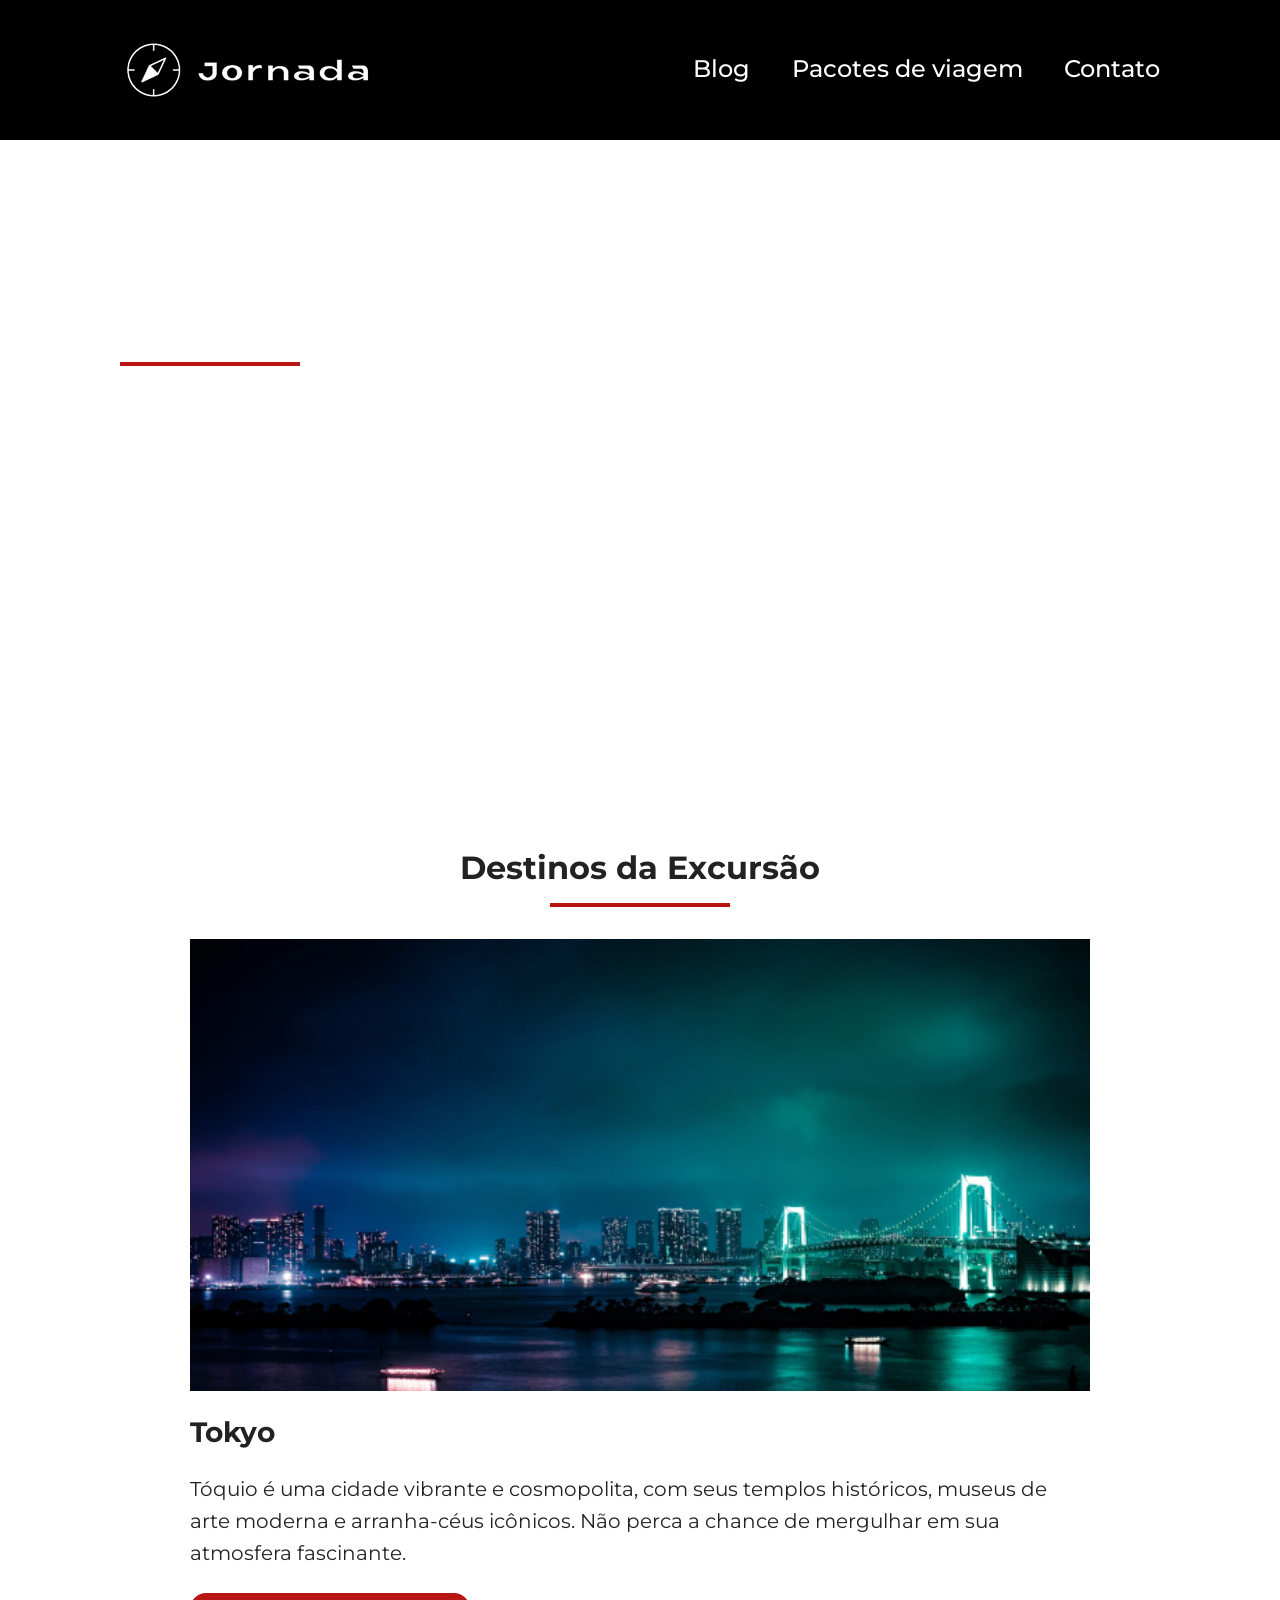
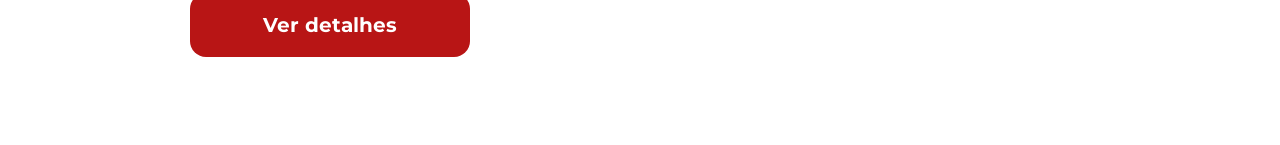
==== pacotes-de-viagem.html @ 7187a9bb "Finaliza hero tablet e desktop" ====
<!doctype html>
<html lang="pt-br">
    <head>
        <meta charset="UTF-8" />
        <meta name="viewport" content="width=device-width, initial-scale=1.0" />
        <link rel="icon" href="favico.svg" type="xml/svg" />
        <link rel="stylesheet" href="./css/style.css" />
        <title>Pacotes de viagem</title>
    </head>
    <body>
        <header class="main-header">
            <a href="index.html" class="logo" title="voltar para a página inicial">
                <img
                    src="img/bussola-jornada-branco.png"
                    alt="Bússola do logo Jornada Viagens na cor branca"
                    class="img-mobile"
                />
                <img
                    src="img/bussola-texto-jornada-branco.png"
                    alt="Logo Jornada Viagens na cor branca"
                    class="img-desktop"
                />
            </a>
            <div class="navigation-menu">
                <label for="menu"><img src="img/menu.png" alt="Menu" /></label>
                <input type="checkbox" id="menu" hidden />
                <nav>
                    <ul class="list-links">
                        <li><a href="blog.html" target="_blank" title="Acessar Blog">Blog</a></li>
                        <li>
                            <a href="#" target="_blank" title="Acessar Pacotes de Viagem"
                                >Pacotes de viagem</a
                            >
                        </li>
                        <li>
                            <a href="contato.html" target="_blank" title="Acessar Contato"
                                >Contato</a
                            >
                        </li>
                    </ul>
                </nav>
            </div>
        </header>
        <main>
            <section class="hero">
                <div class="hero-img TravelPackagesHero">
                    <h1>Conheça o Japão!</h1>
                    <hr />
                    <p class="content-text">
                        A Jornada possui o pacote perfeito para seu estilo e orçamento! Conheça as
                        belas paisagens e a cultura milenar deste belo país!
                    </p>
                </div>
            </section>
            <section class="destinations tour-destinations">
                <div class="section-title">
                    <h2>Destinos da Excursão</h2>
                    <hr />
                </div>
                <div class="destination-items">
                    <article class="item">
                        <header>
                            <div class="img-item tokyo"></div>
                            <h3 class="content-title">Tokyo</h3>
                        </header>
                        <p class="content-text">
                            Tóquio é uma cidade vibrante e cosmopolita, com seus templos históricos,
                            museus de arte moderna e arranha-céus icônicos. Não perca a chance de
                            mergulhar em sua atmosfera fascinante.
                        </p>
                        <footer>
                            <a
                                href="#"
                                class="button"
                                target="_blank"
                                title="Veja mais detalhes do destino Tokyo"
                                >Ver detalhes</a
                            >
                        </footer>
                    </article>
                </div>
            </section>
        </main>
    </body>
</html>
---- css/style.css ----
@import url(global.css);
@import url(header.css);
@import url(hero.css);
@import url(offers.css);
@import url(categories.css);
@import url(destination.css);
@import url(payments.css);
@import url(testimonials.css);
@import url(footer.css);
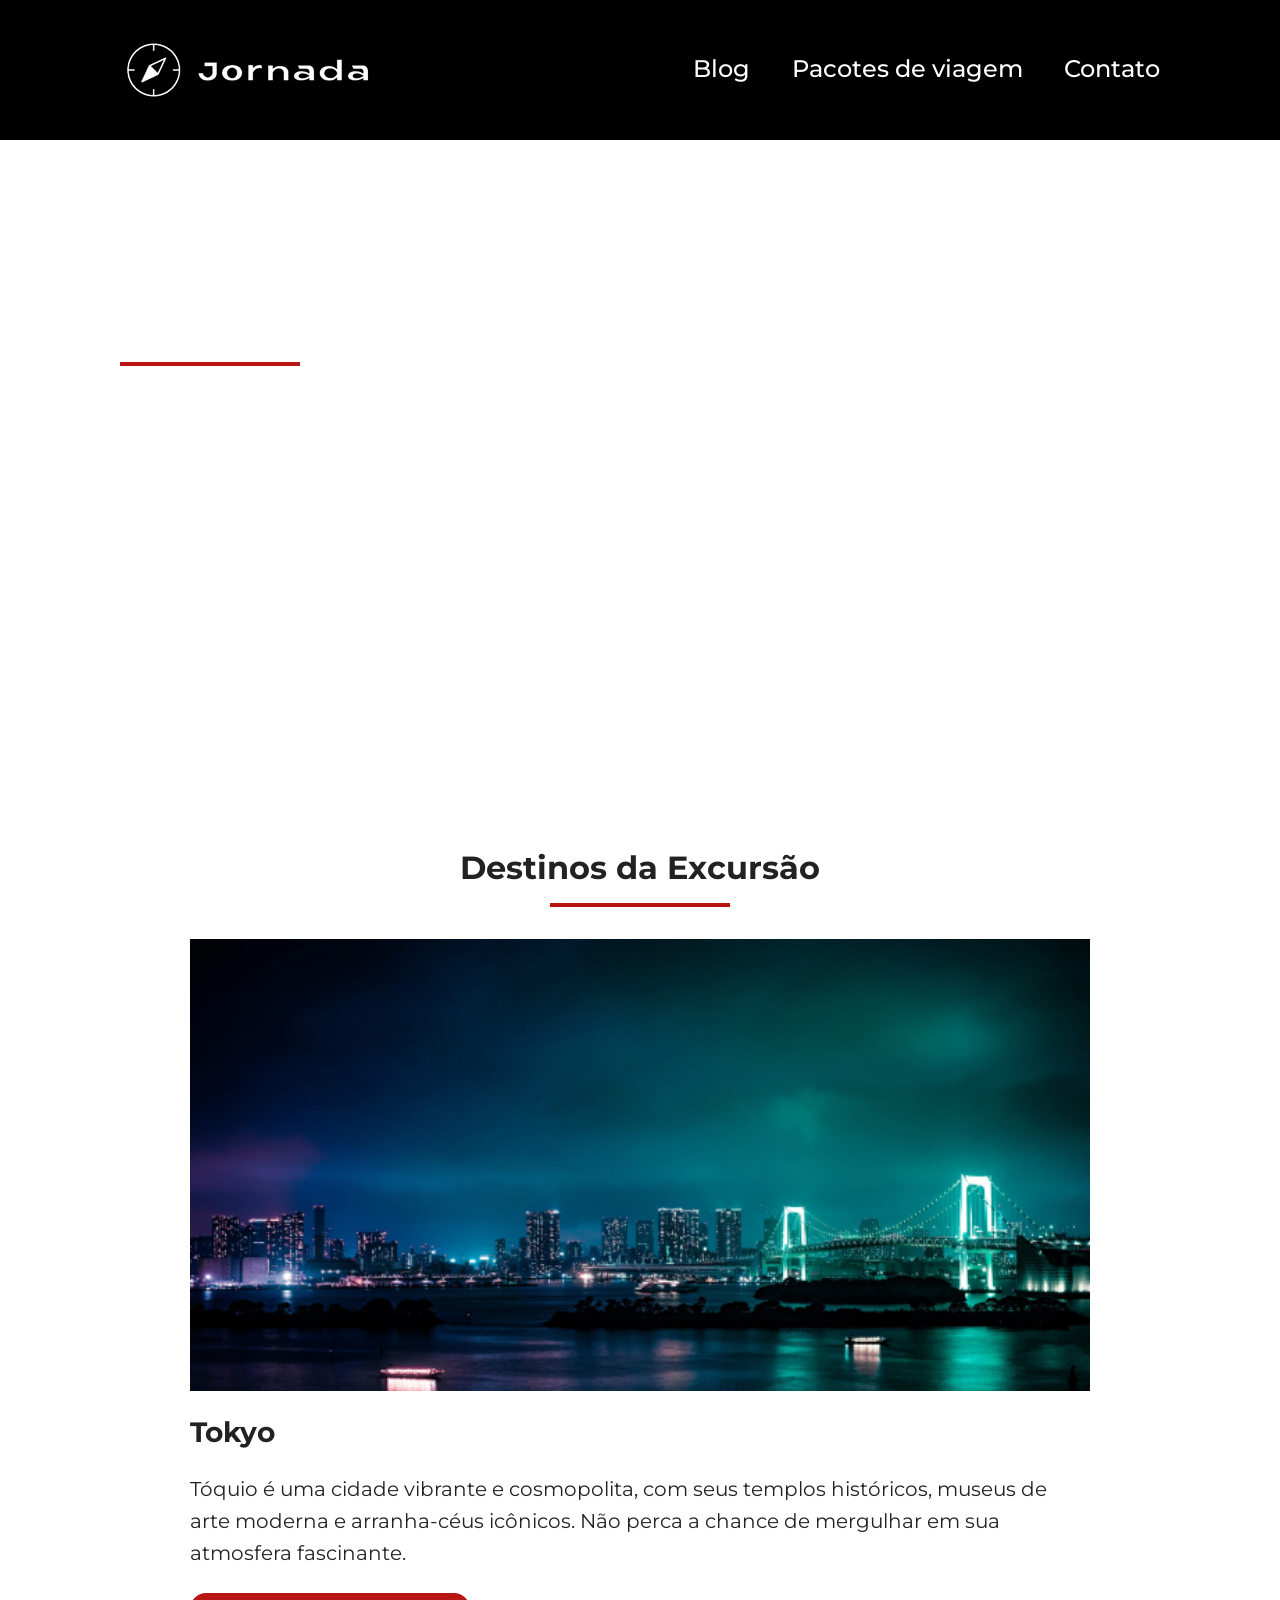
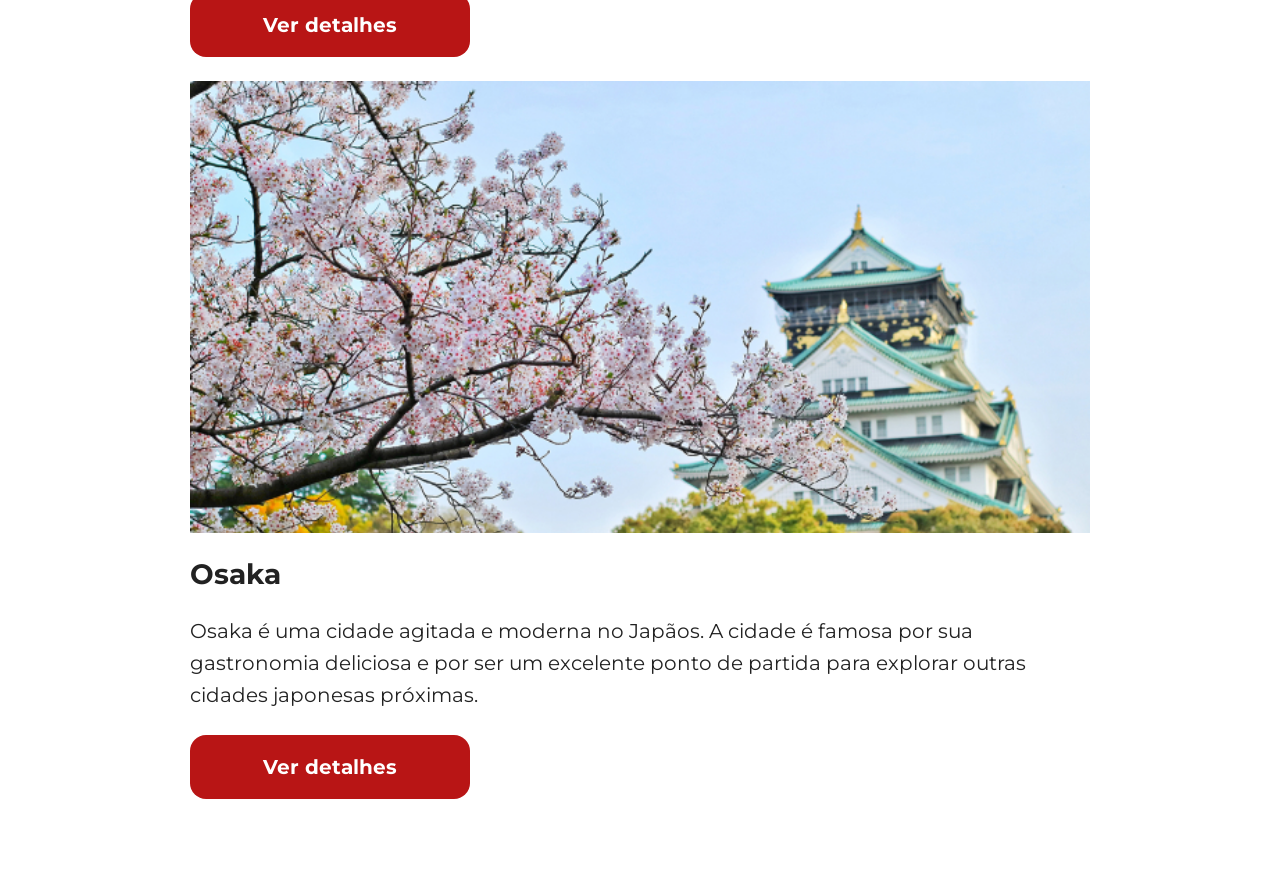
==== commit a6f16da9: "Finaliza sessao destinos da excursao" ====
--- a/pacotes-de-viagem.html
+++ b/pacotes-de-viagem.html
@@ -28,7 +28,11 @@
                     <ul class="list-links">
                         <li><a href="blog.html" target="_blank" title="Acessar Blog">Blog</a></li>
                         <li>
-                            <a href="#" target="_blank" title="Acessar Pacotes de Viagem"
+                            <a
+                                class="packages_clicked"
+                                href="#"
+                                target="_blank"
+                                title="Acessar Pacotes de Viagem"
                                 >Pacotes de viagem</a
                             >
                         </li>
@@ -78,6 +82,26 @@
                             >
                         </footer>
                     </article>
+                    <article class="item">
+                        <header>
+                            <div class="img-item osaka"></div>
+                            <h3 class="content-title">Osaka</h3>
+                        </header>
+                        <p class="content-text">
+                            Osaka é uma cidade agitada e moderna no Japãos. A cidade é famosa por
+                            sua gastronomia deliciosa e por ser um excelente ponto de partida para
+                            explorar outras cidades japonesas próximas.
+                        </p>
+                        <footer>
+                            <a
+                                href="#"
+                                class="button"
+                                target="_blank"
+                                title="Veja mais detalhes do destino Osaka"
+                                >Ver detalhes</a
+                            >
+                        </footer>
+                    </article>
                 </div>
             </section>
         </main>
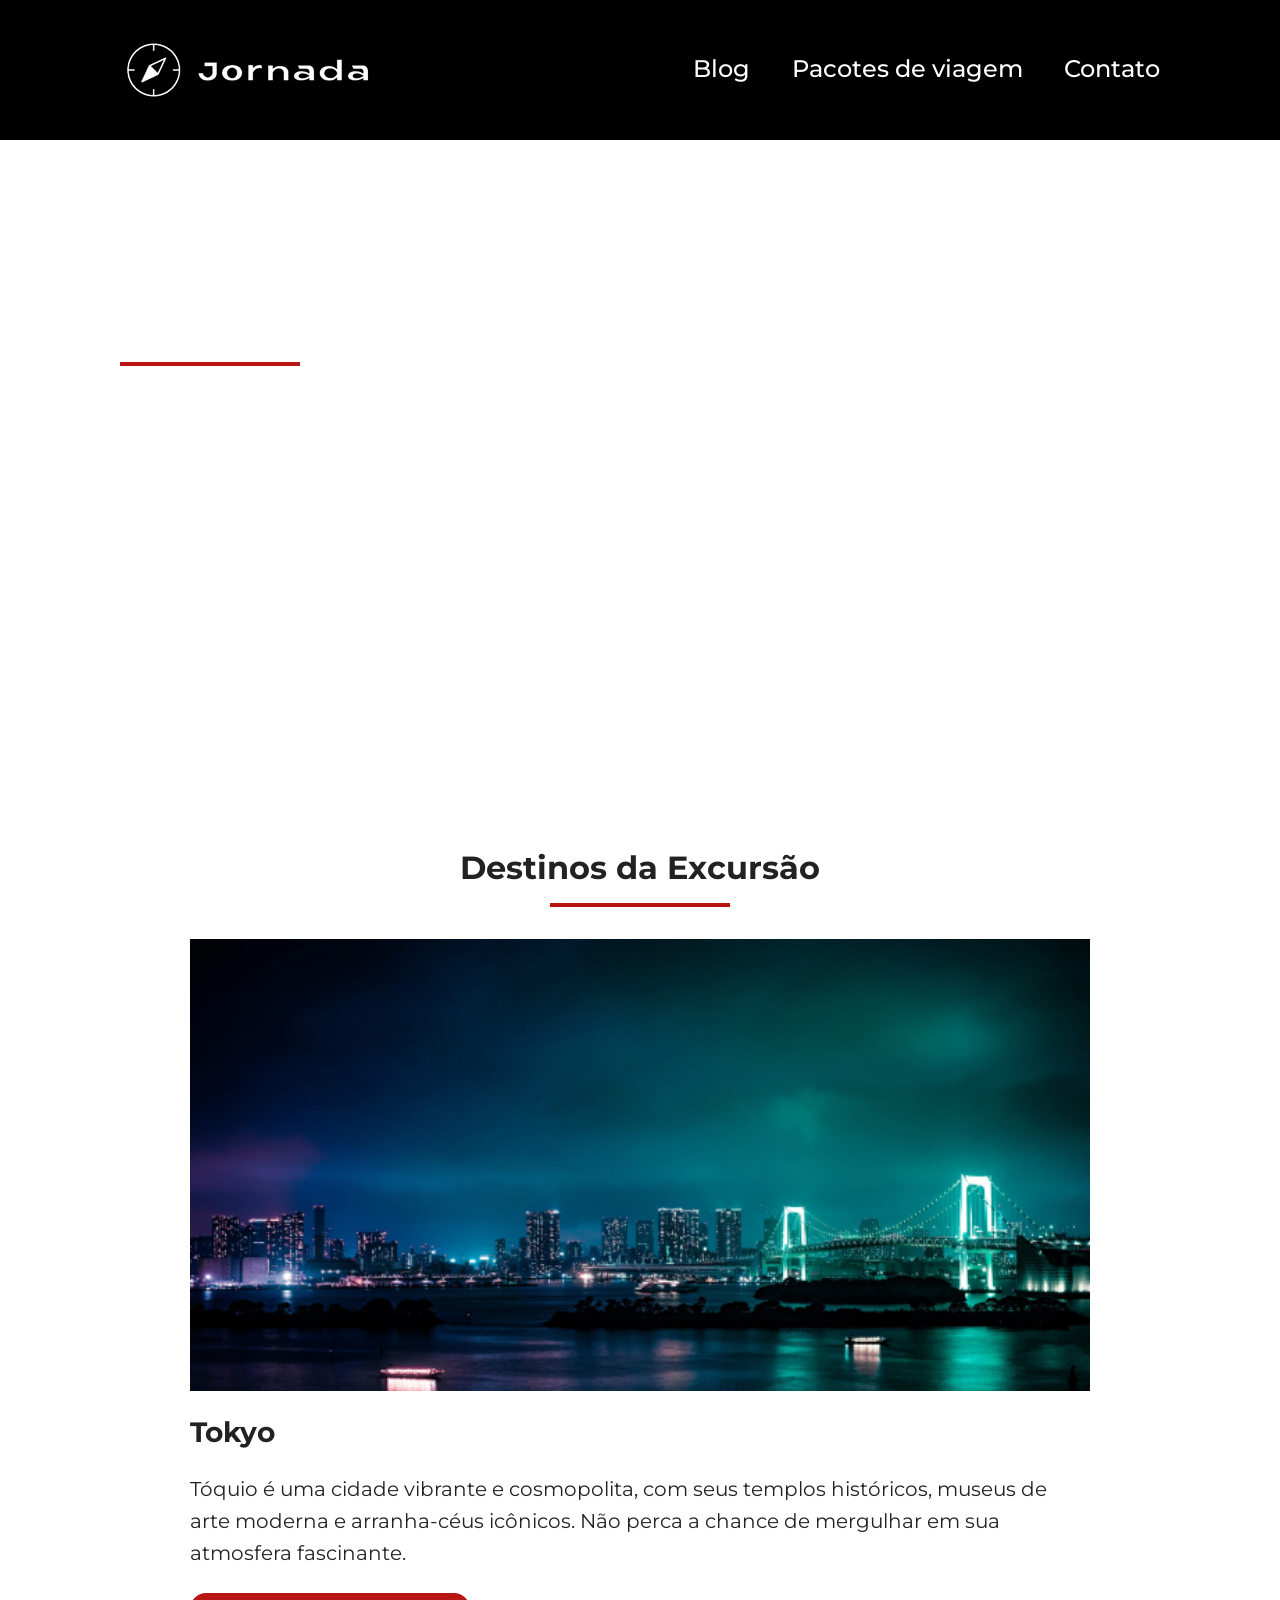
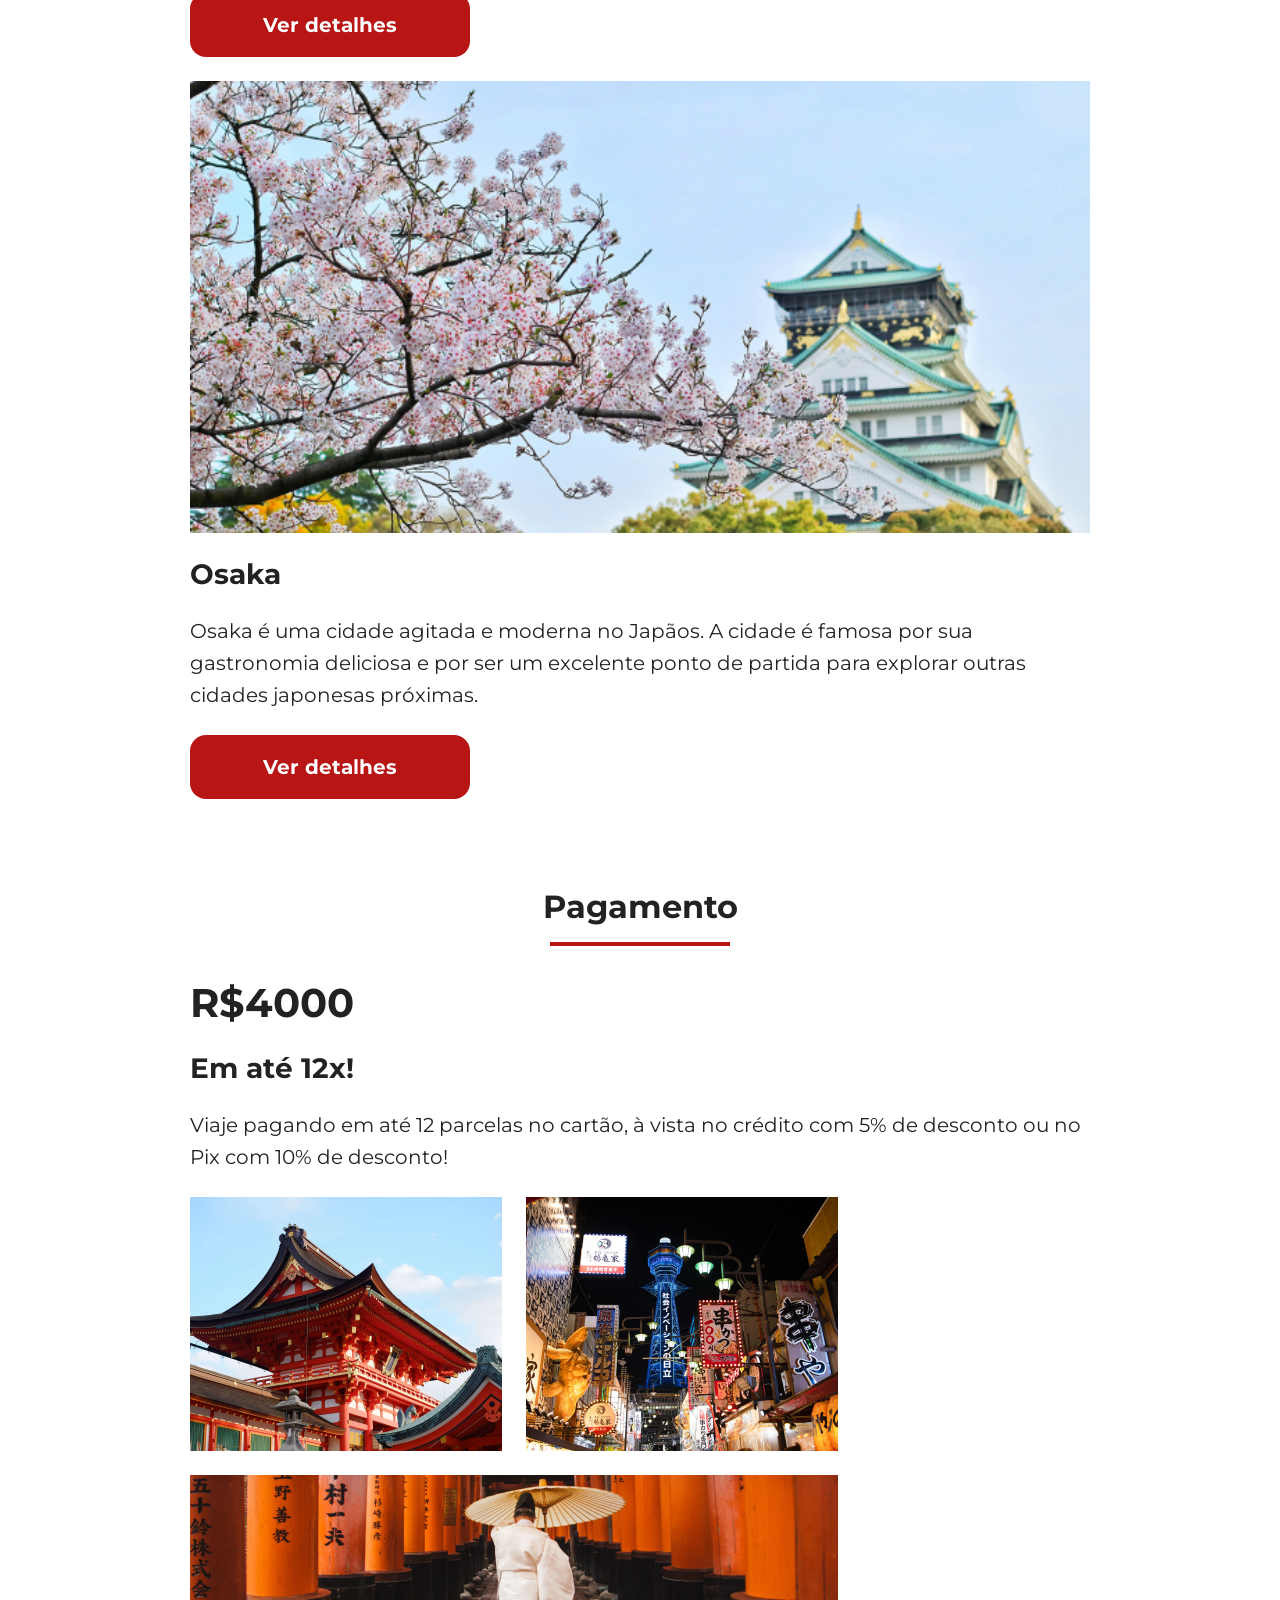
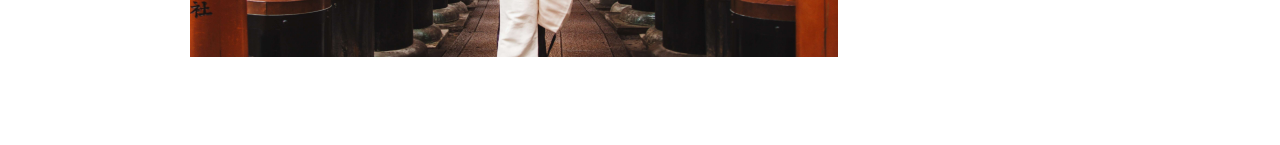
==== commit 5ed38c9a: "Adiciona sessao de pagamento" ====
--- a/pacotes-de-viagem.html
+++ b/pacotes-de-viagem.html
@@ -104,6 +104,34 @@
                     </article>
                 </div>
             </section>
+            <section class="payments">
+                <div class="section-title">
+                    <h2>Pagamento</h2>
+                    <hr />
+                </div>
+                <div class="content-container">
+                    <div class="text-content">
+                        <h3 class="content-title price">R$4000</h3>
+                        <h4 class="content-title">Em até 12x!</h4>
+                        <p class="content-text">
+                            Viaje pagando em até 12 parcelas no cartão, à vista no crédito com 5% de
+                            desconto ou no Pix com 10% de desconto!
+                        </p>
+                        <a
+                            href="#"
+                            class="button"
+                            target="_blank"
+                            title="Veja mais detalhes do destino Osaka"
+                            >Ver detalhes</a
+                        >
+                    </div>
+                    <div class="image-gallery">
+                        <div class="image japan first"></div>
+                        <div class="image japan second"></div>
+                        <div class="image japan third colspan-2"></div>
+                    </div>
+                </div>
+            </section>
         </main>
     </body>
 </html>
--- a/css/style.css
+++ b/css/style.css
@@ -7,3 +7,4 @@
 @import url(payments.css);
 @import url(testimonials.css);
 @import url(footer.css);
+@import url(packages.css);
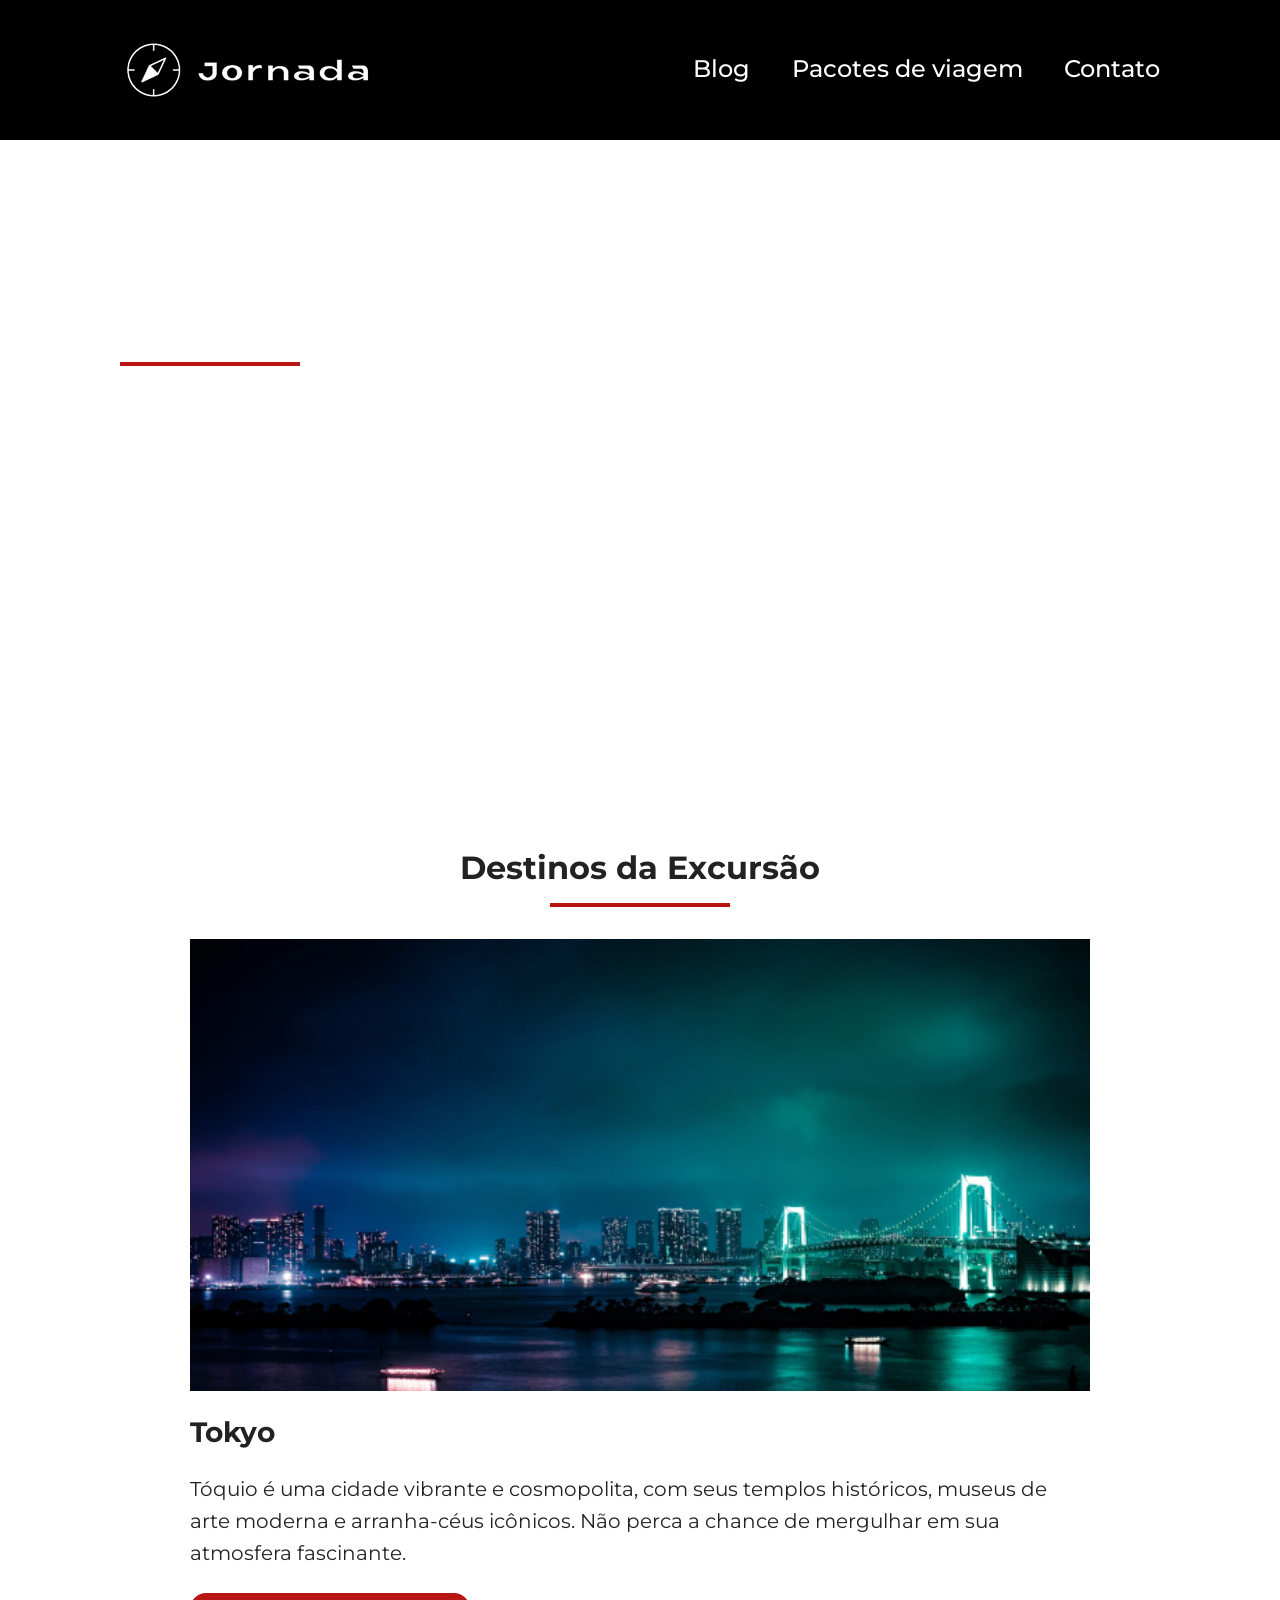
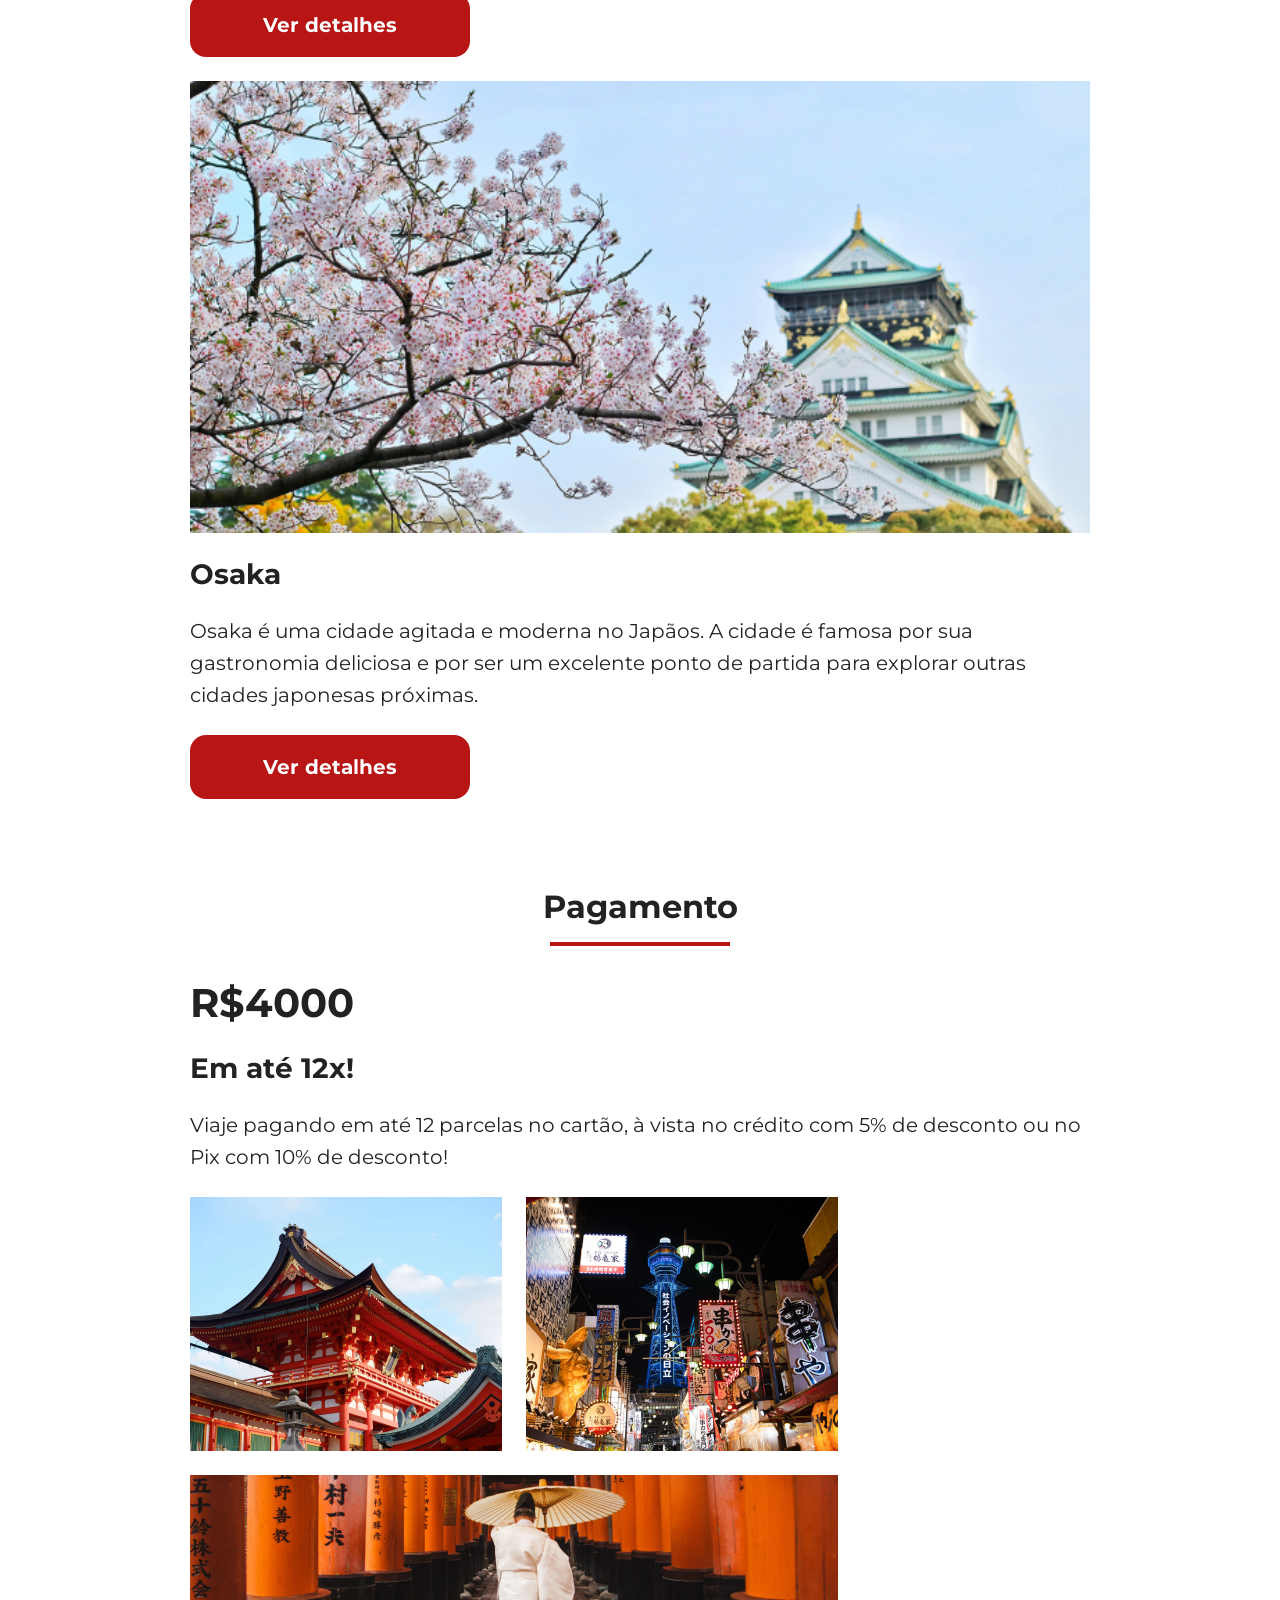
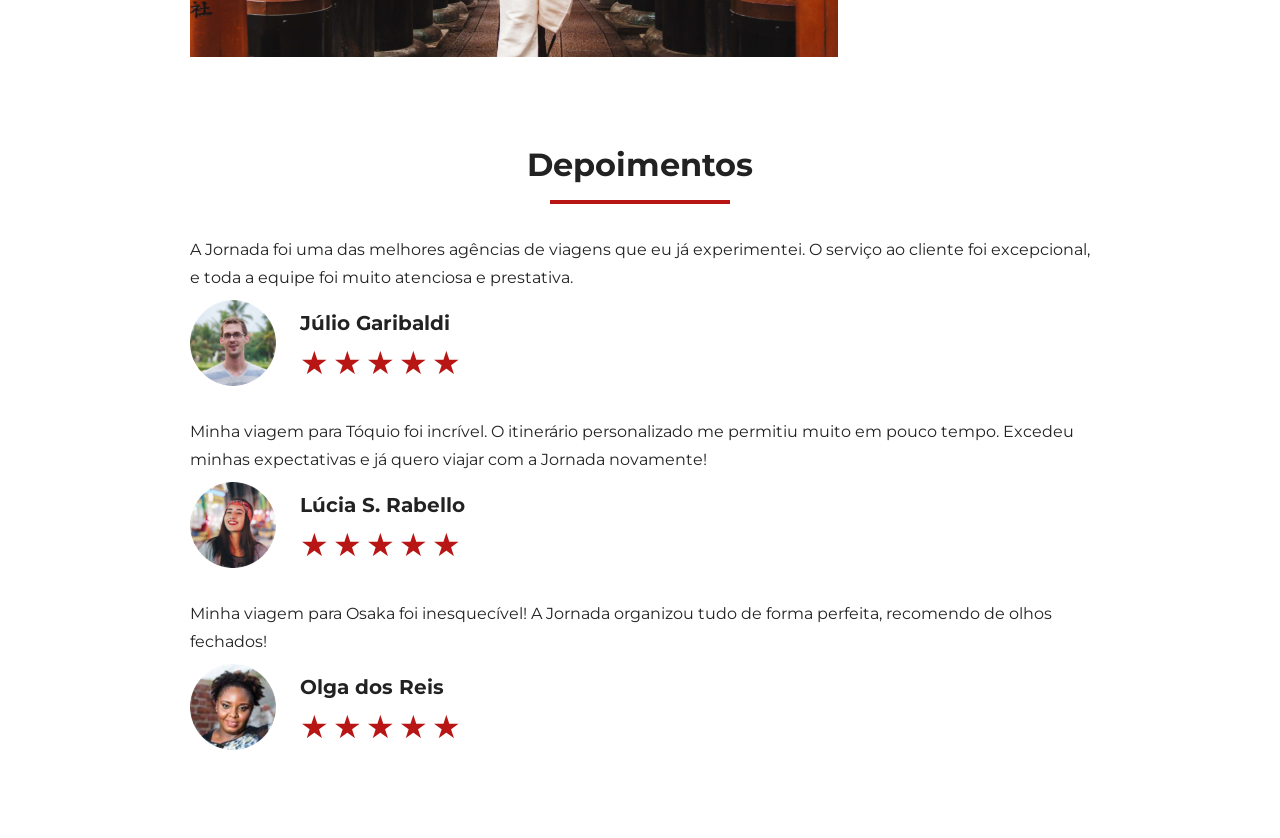
==== commit 10dbf83e: "Adiciona sessao de depoimentos" ====
--- a/pacotes-de-viagem.html
+++ b/pacotes-de-viagem.html
@@ -132,6 +132,88 @@
                     </div>
                 </div>
             </section>
+            <section class="testimonial">
+                <div class="section-title">
+                    <h2>Depoimentos</h2>
+                    <hr />
+                </div>
+                <div class="testimonial-container">
+                    <article>
+                        <header>
+                            <p>
+                                A Jornada foi uma das melhores agências de viagens que eu já
+                                experimentei. O serviço ao cliente foi excepcional, e toda a equipe
+                                foi muito atenciosa e prestativa.
+                            </p>
+                        </header>
+                        <footer>
+                            <img
+                                src="img/avatar-julio.png"
+                                alt="Imagem de perfil do cliente Júlio Garibaldi"
+                            />
+                            <div class="profile-content">
+                                <h3>Júlio Garibaldi</h3>
+                                <div class="rating">
+                                    <span class="star">★</span>
+                                    <span class="star">★</span>
+                                    <span class="star">★</span>
+                                    <span class="star">★</span>
+                                    <span class="star">★</span>
+                                </div>
+                            </div>
+                        </footer>
+                    </article>
+                    <article>
+                        <header>
+                            <p>
+                                Minha viagem para Tóquio foi incrível. O itinerário personalizado me
+                                permitiu muito em pouco tempo. Excedeu minhas expectativas e já
+                                quero viajar com a Jornada novamente!
+                            </p>
+                        </header>
+                        <footer>
+                            <img
+                                src="img/avatar-lucia.png"
+                                alt="Imagem de perfil da cliente Lúcia S. Rabello"
+                            />
+                            <div class="profile-content">
+                                <h3>Lúcia S. Rabello</h3>
+                                <div class="rating">
+                                    <span class="star">★</span>
+                                    <span class="star">★</span>
+                                    <span class="star">★</span>
+                                    <span class="star">★</span>
+                                    <span class="star">★</span>
+                                </div>
+                            </div>
+                        </footer>
+                    </article>
+                    <article>
+                        <header>
+                            <p>
+                                Minha viagem para Osaka foi inesquecível! A Jornada organizou tudo
+                                de forma perfeita, recomendo de olhos fechados!
+                            </p>
+                        </header>
+                        <footer>
+                            <img
+                                src="img/avatar-olga.png"
+                                alt="Imagem de perfil da cliente Olga dos Reis"
+                            />
+                            <div class="profile-content">
+                                <h3>Olga dos Reis</h3>
+                                <div class="rating">
+                                    <span class="star">★</span>
+                                    <span class="star">★</span>
+                                    <span class="star">★</span>
+                                    <span class="star">★</span>
+                                    <span class="star">★</span>
+                                </div>
+                            </div>
+                        </footer>
+                    </article>
+                </div>
+            </section>
         </main>
     </body>
 </html>
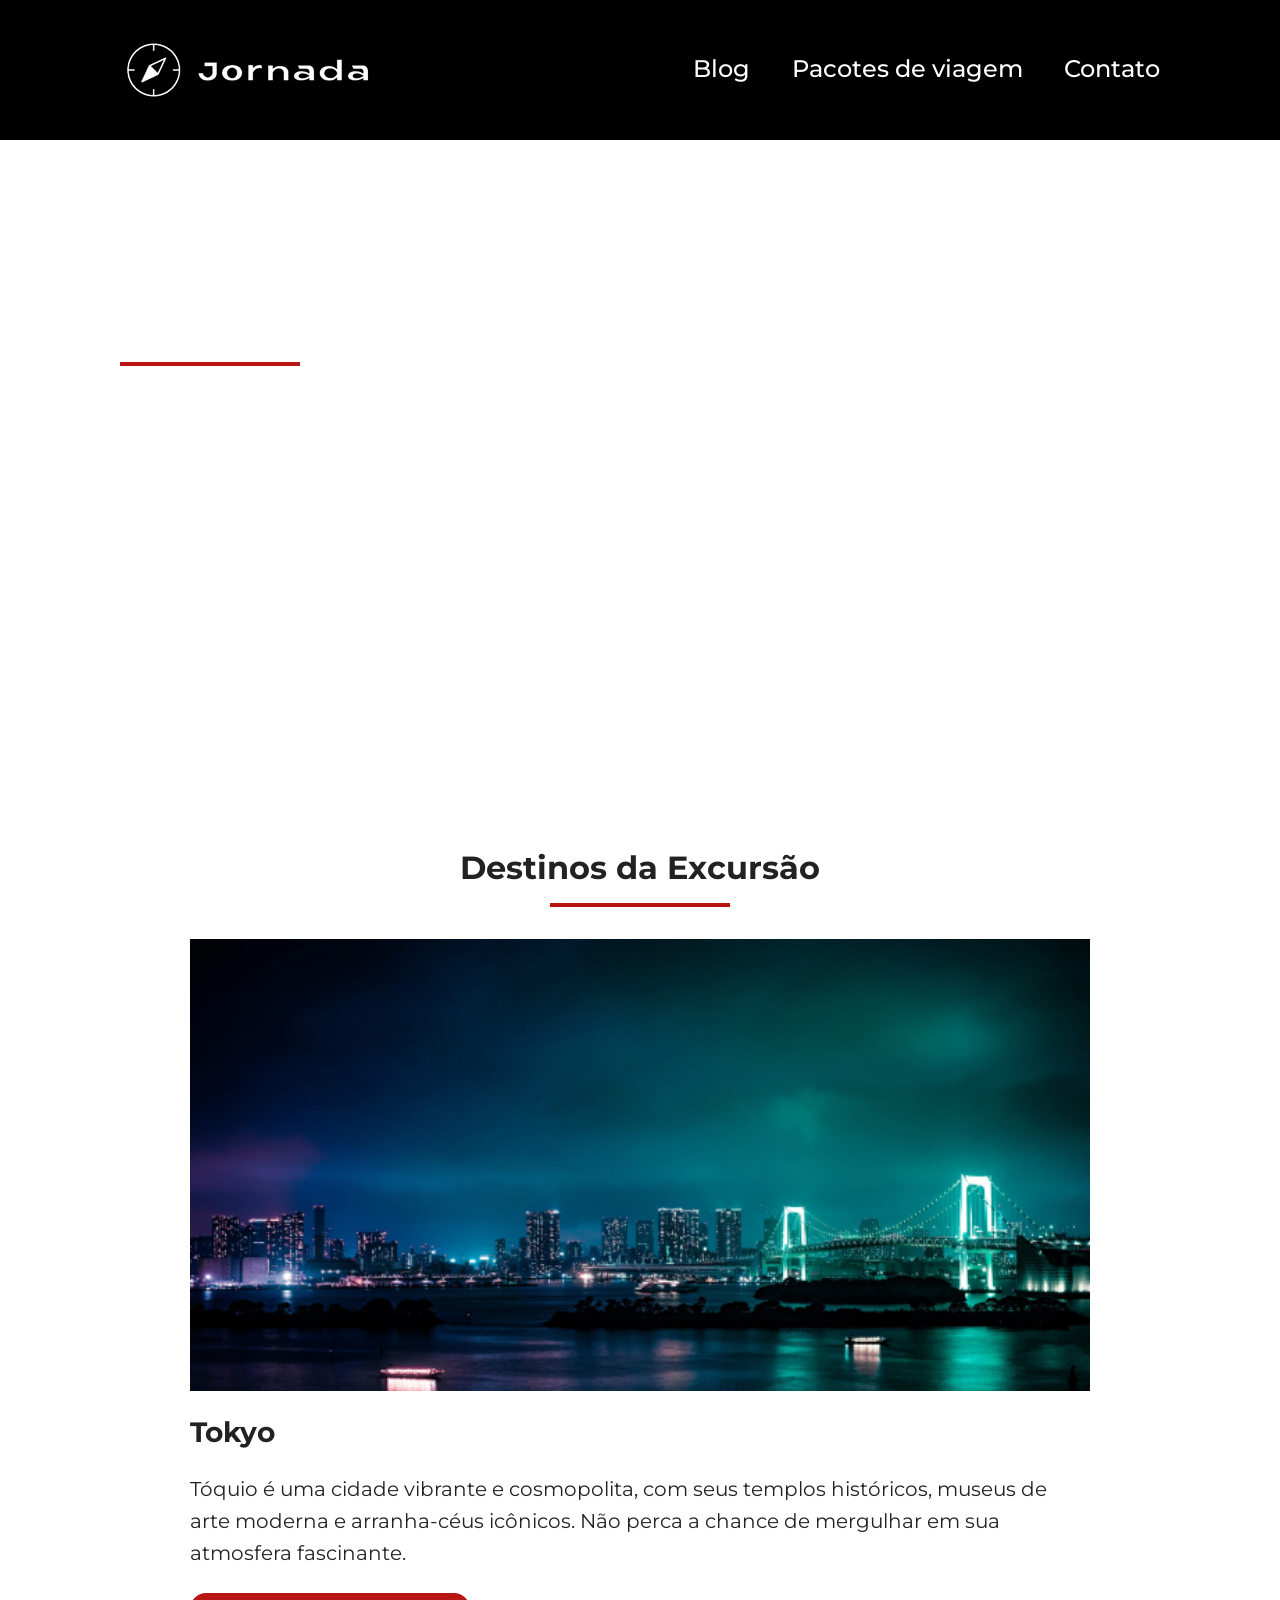
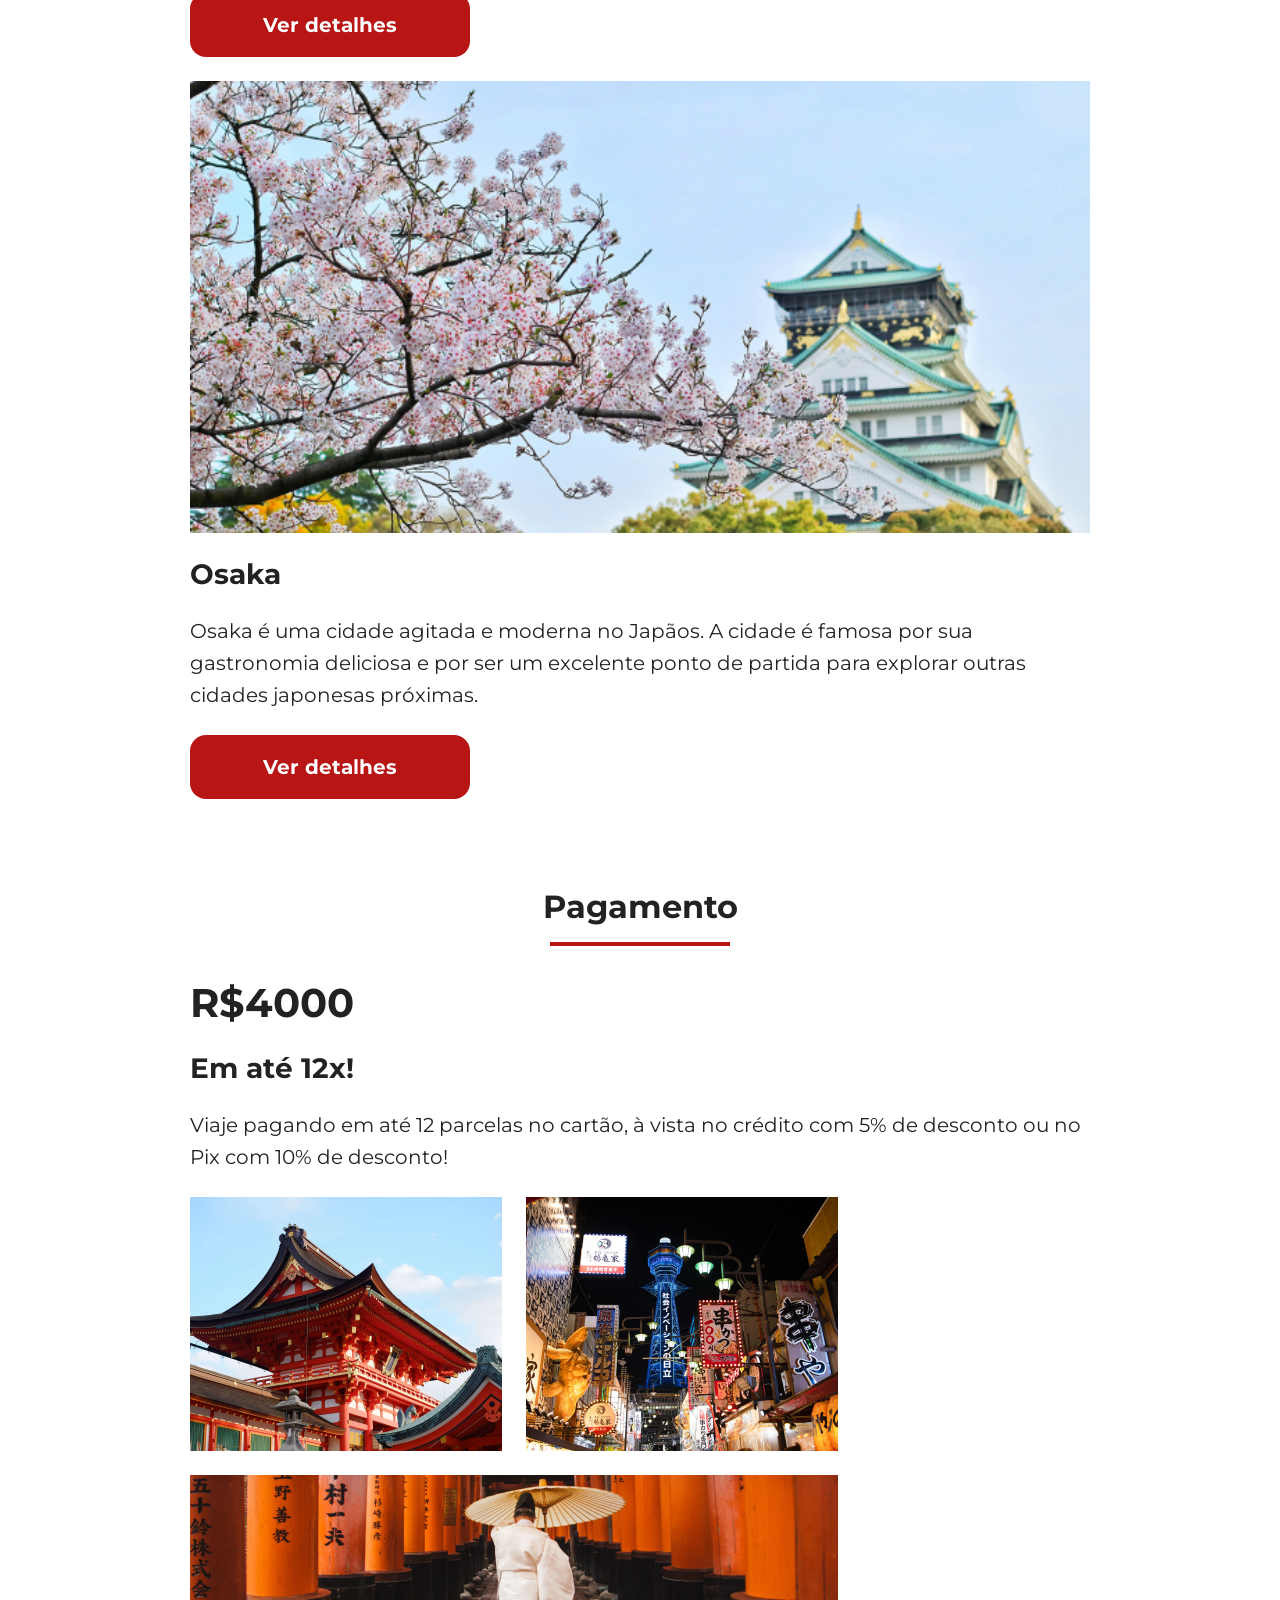
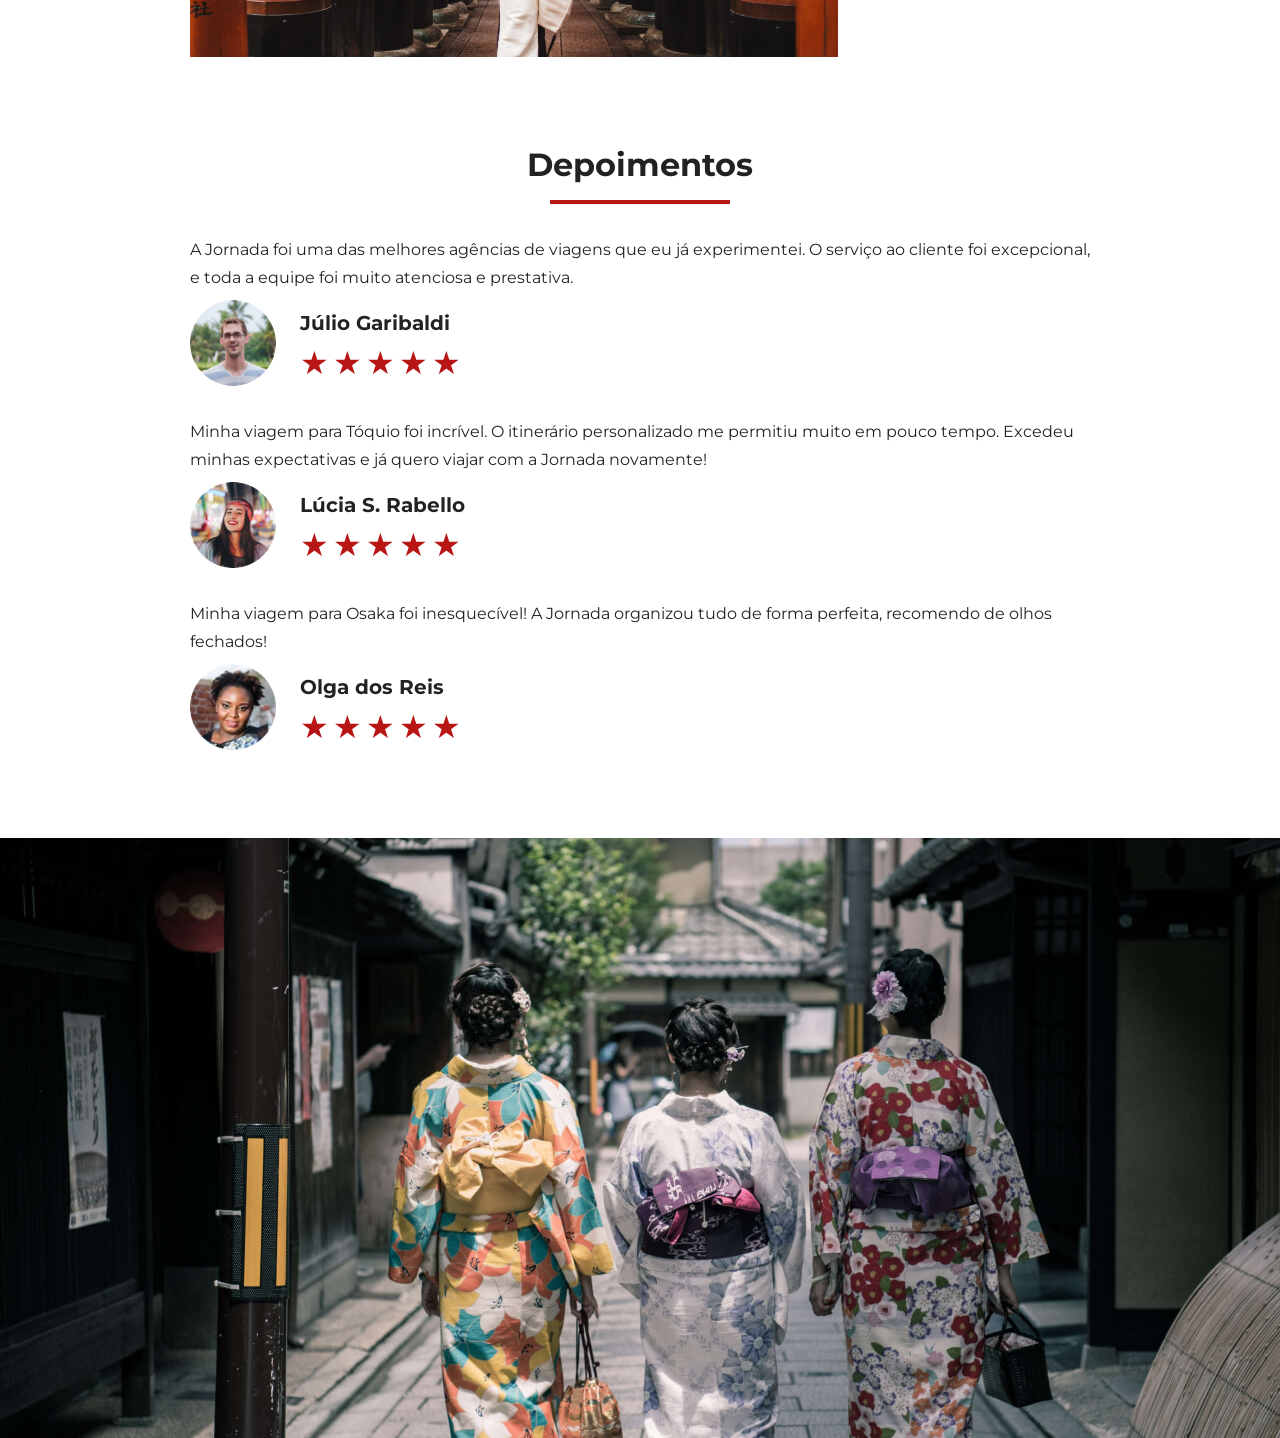
==== commit 0517be41: "Adiciona hero inferior da pagina pacotes de viagem" ====
--- a/pacotes-de-viagem.html
+++ b/pacotes-de-viagem.html
@@ -214,6 +214,9 @@
                     </article>
                 </div>
             </section>
+            <section class="bottom-hero japan">
+                <div class="hero-img"></div>
+            </section>
         </main>
     </body>
 </html>
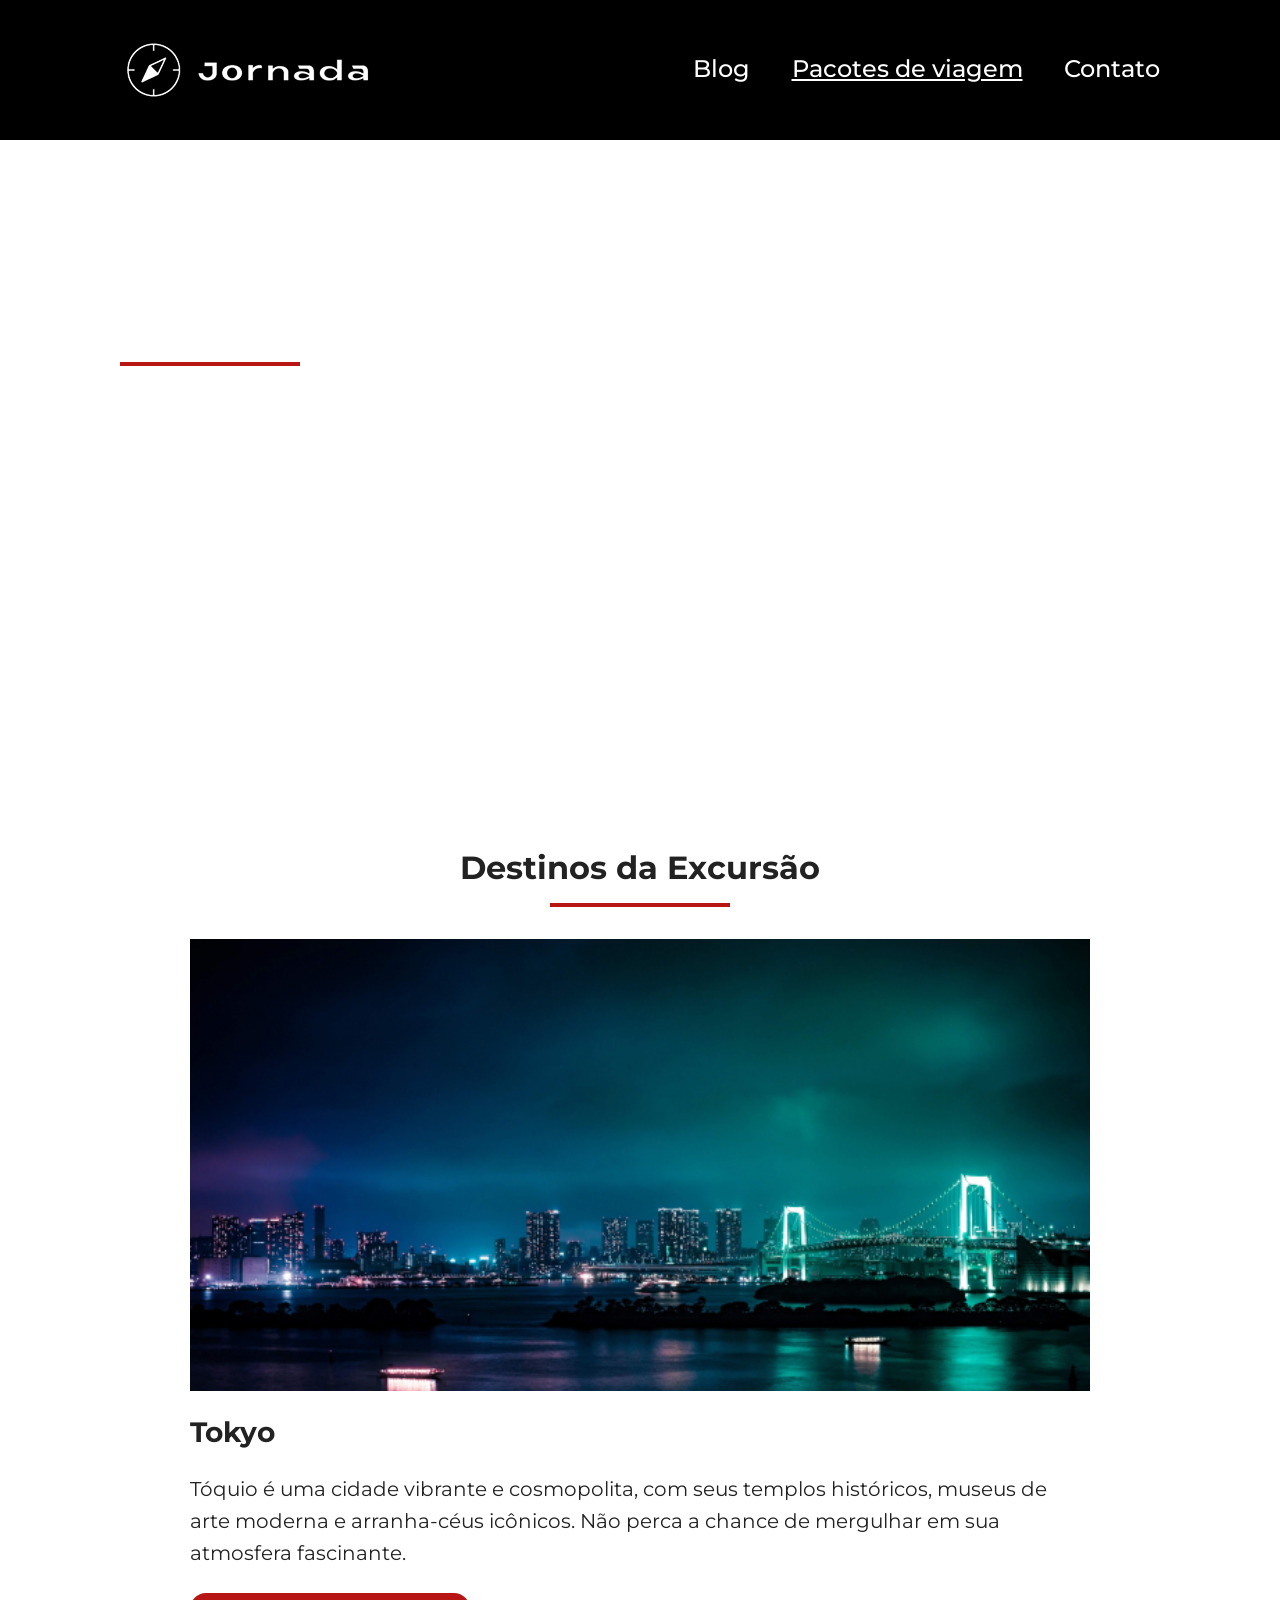
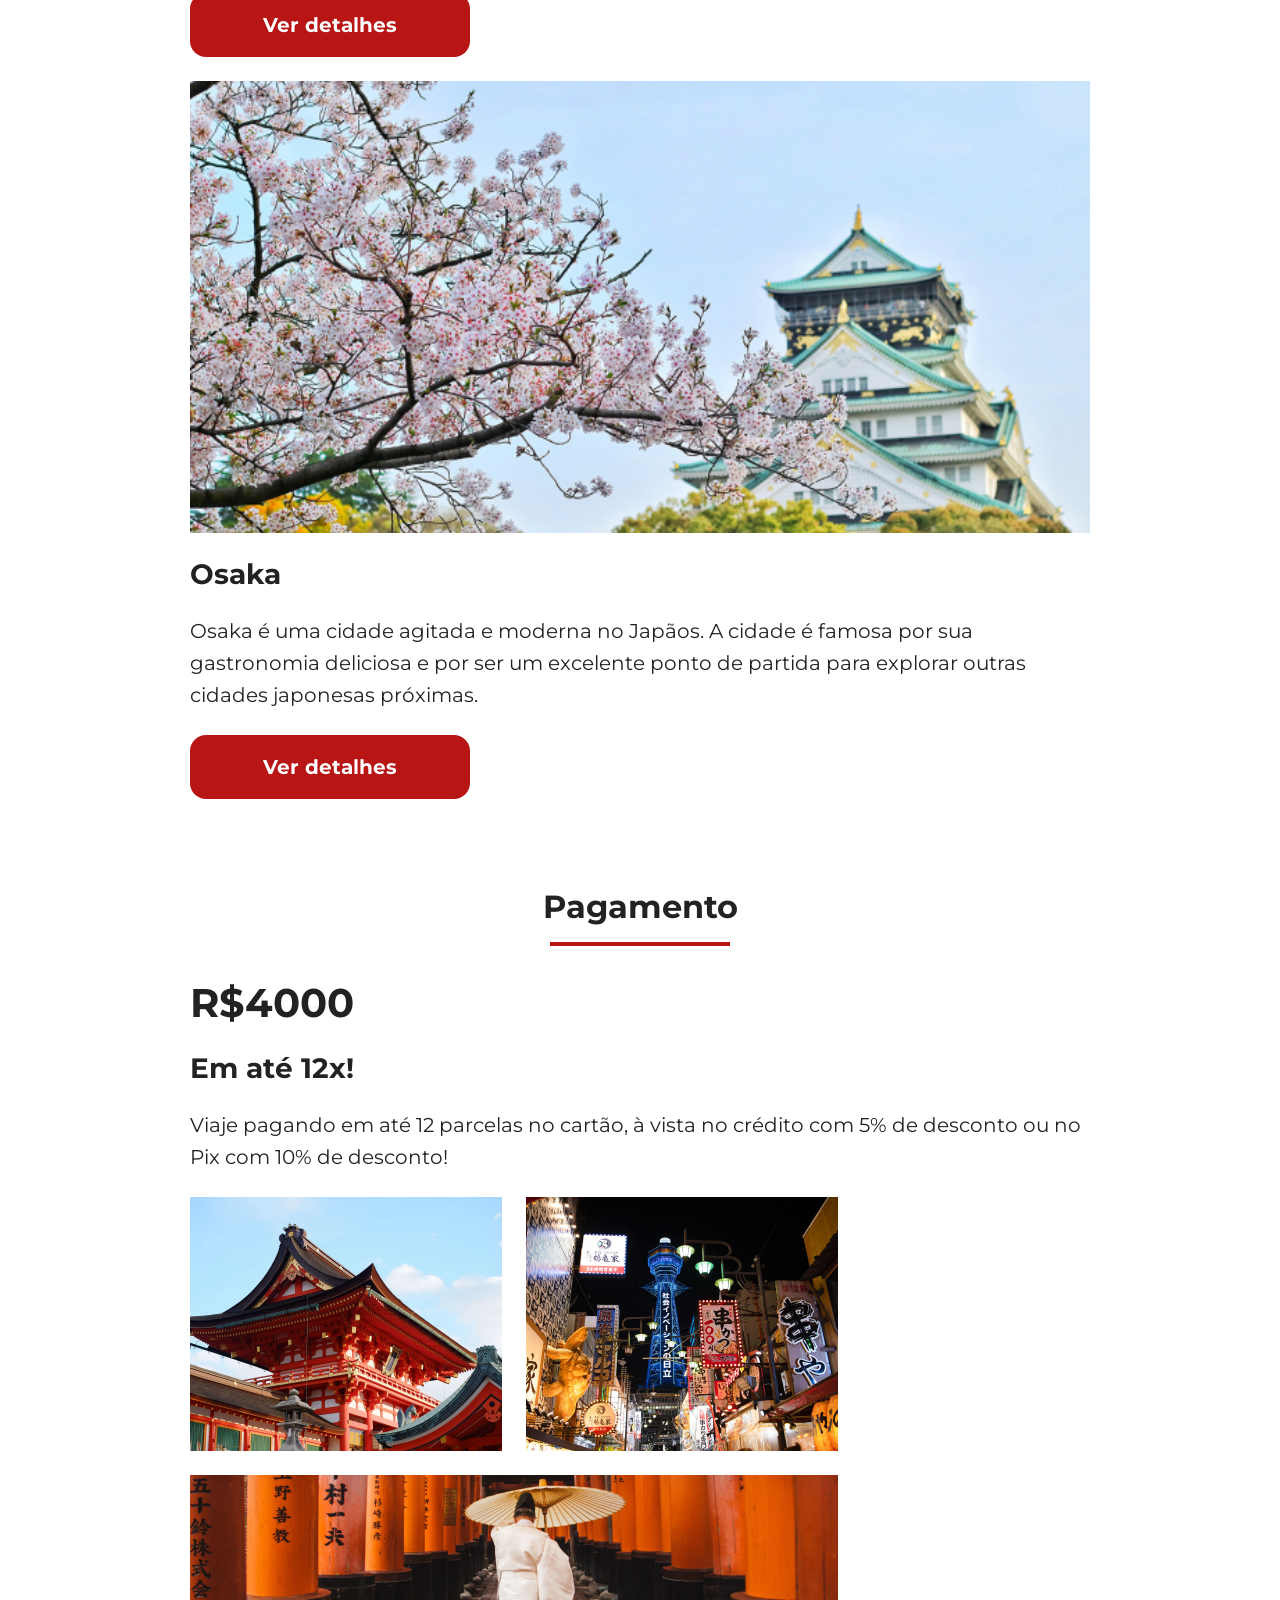
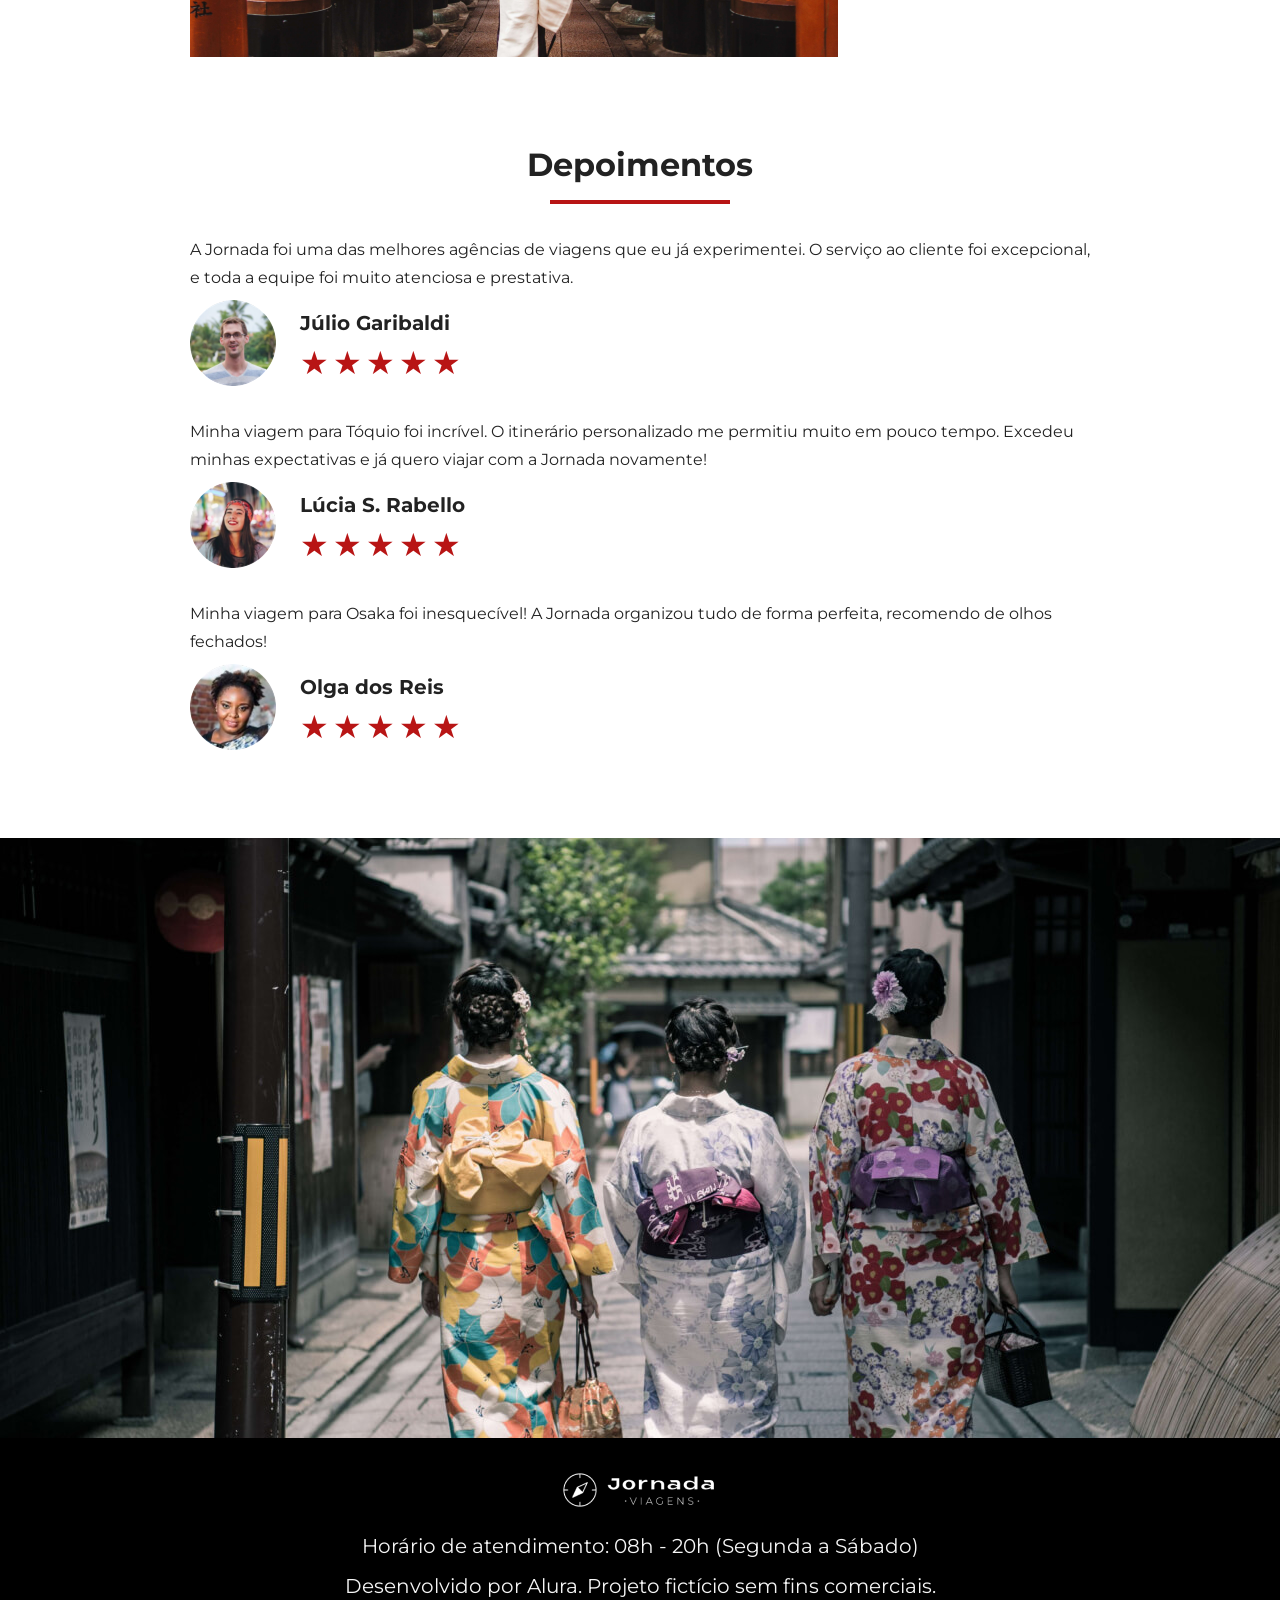
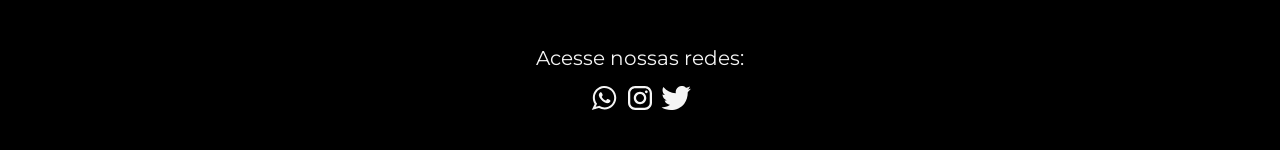
==== commit 4ea48586: "Adiciona rodape da pagina" ====
--- a/pacotes-de-viagem.html
+++ b/pacotes-de-viagem.html
@@ -218,5 +218,24 @@
                 <div class="hero-img"></div>
             </section>
         </main>
+        <footer class="main-footer">
+            <div class="footer-content">
+                <img src="img/logo-footer.png" alt="Logo completo Jornada Viagens" />
+                <p>Horário de atendimento: 08h - 20h (Segunda a Sábado)</p>
+                <p>Desenvolvido por Alura. Projeto fictício sem fins comerciais.</p>
+            </div>
+            <div class="footer-social">
+                <p>Acesse nossas redes:</p>
+                <a href="#" target="_blank" aria-label="Entre em contato via WhatsApp"
+                    ><img src="img/icon-whatsapp.svg" alt="Ícone do WhatsApp na cor branca"
+                /></a>
+                <a href="#" target="_blank" aria-label="Acesse o Instagram do Jornada Viagens"
+                    ><img src="img/icon-instagram.svg" alt="Ícone do Instagram na cor branca"
+                /></a>
+                <a href="#" target="_blank" aria-label="Acesse o X do Jornada Viagens"
+                    ><img src="img/icon-twitter.svg" alt="Ícone do Twitter na cor branca" />
+                </a>
+            </div>
+        </footer>
     </body>
 </html>
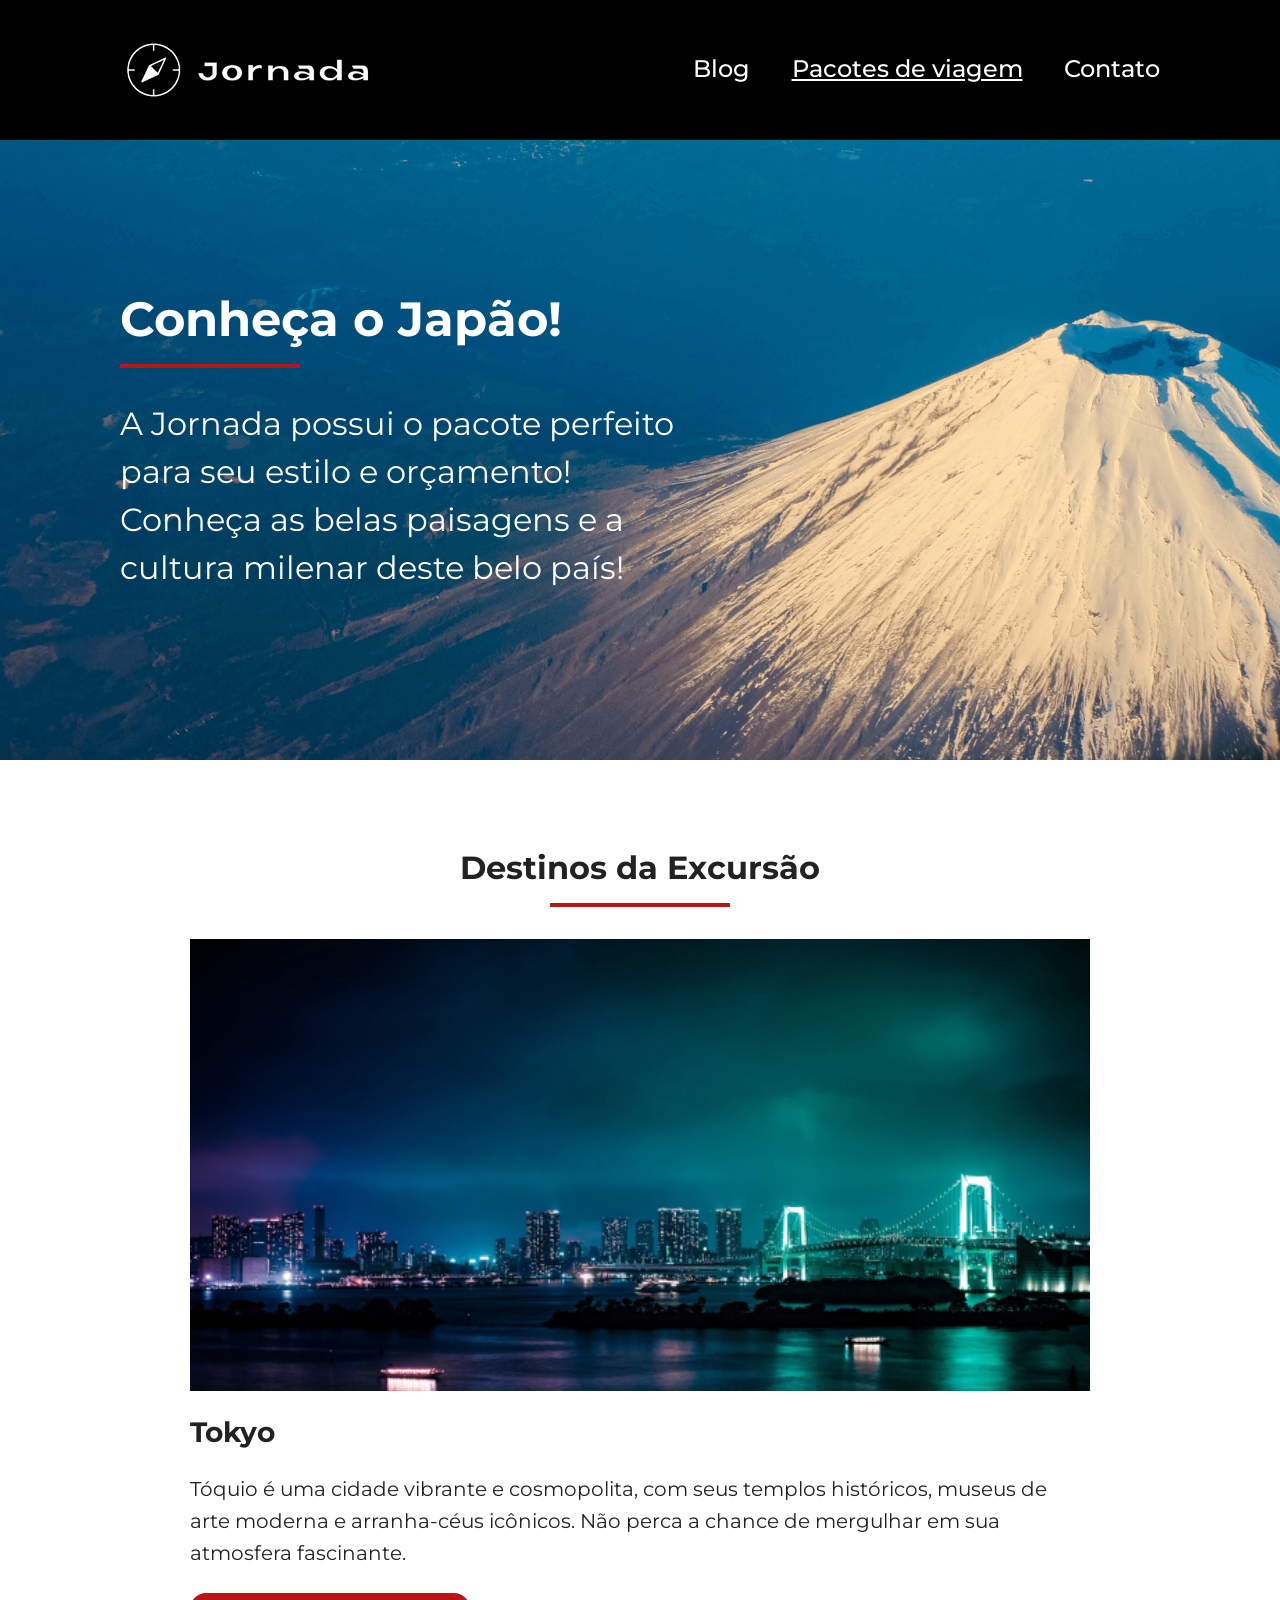
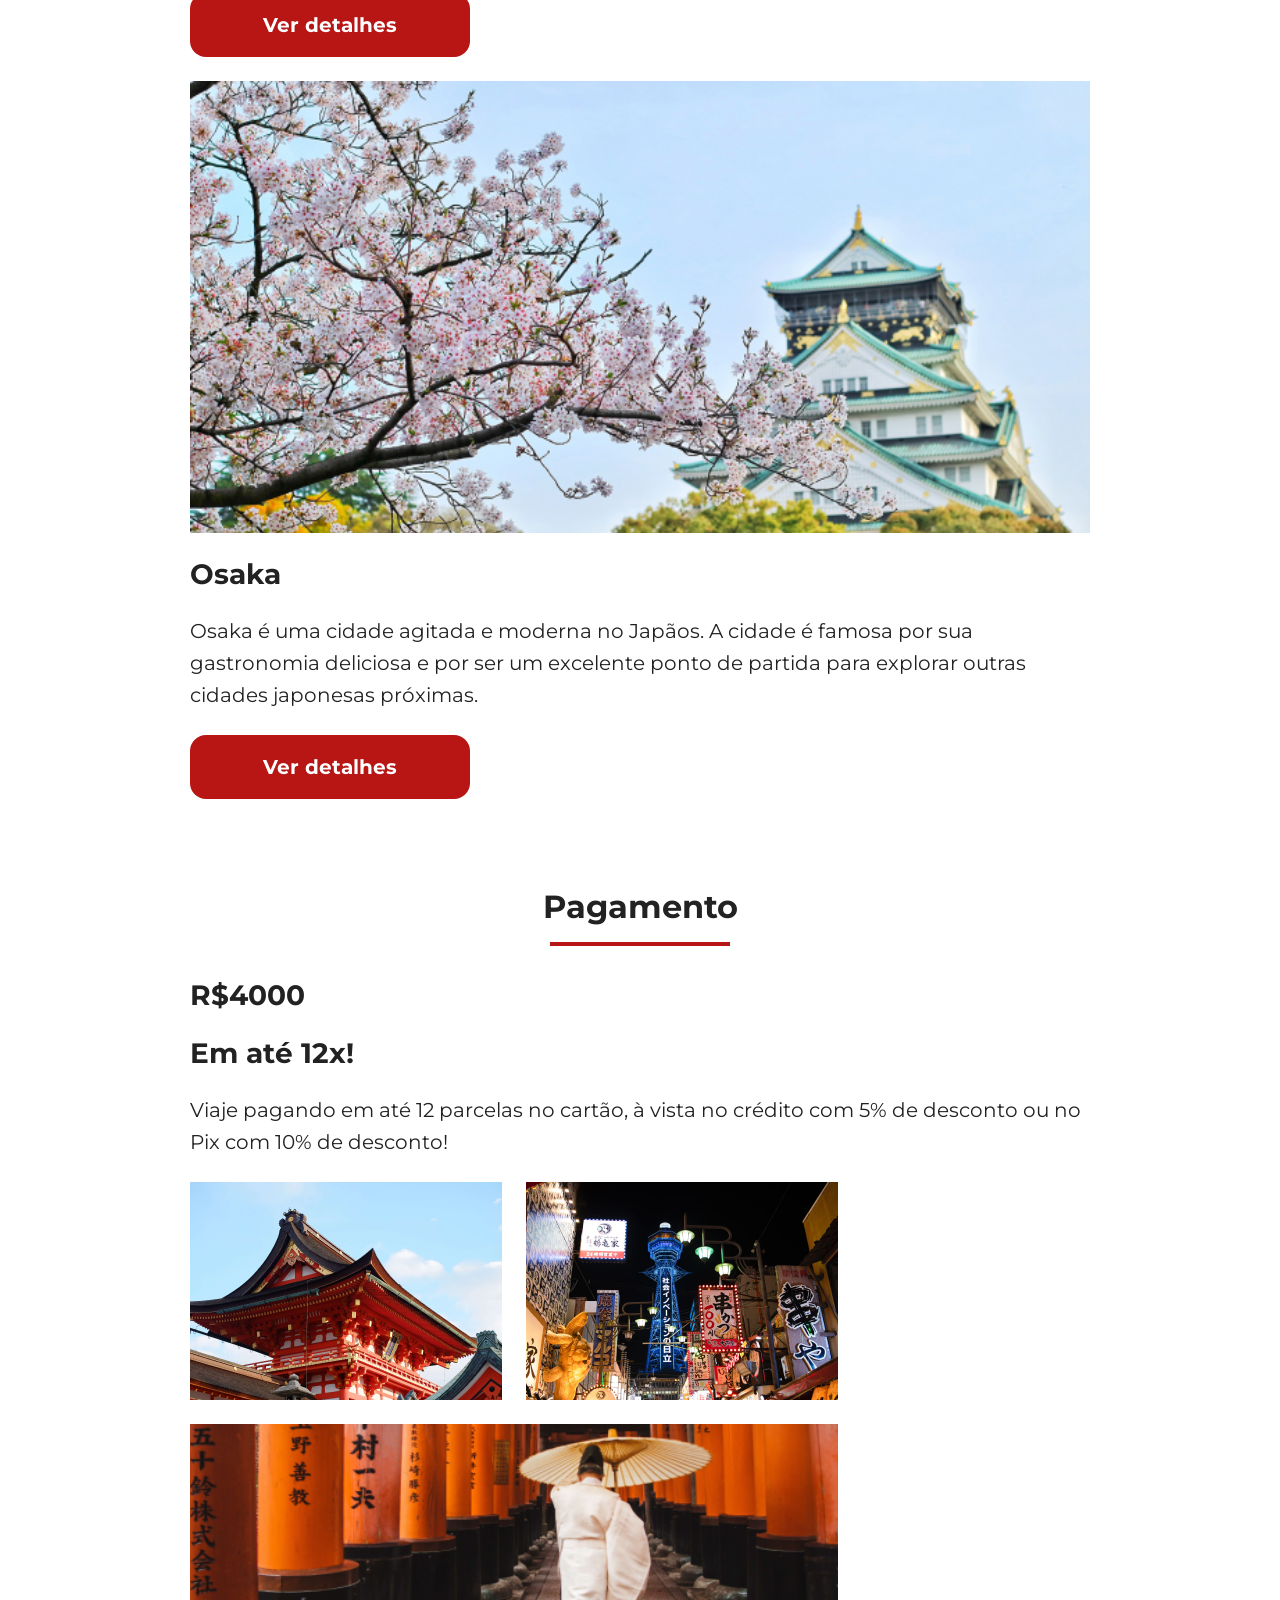
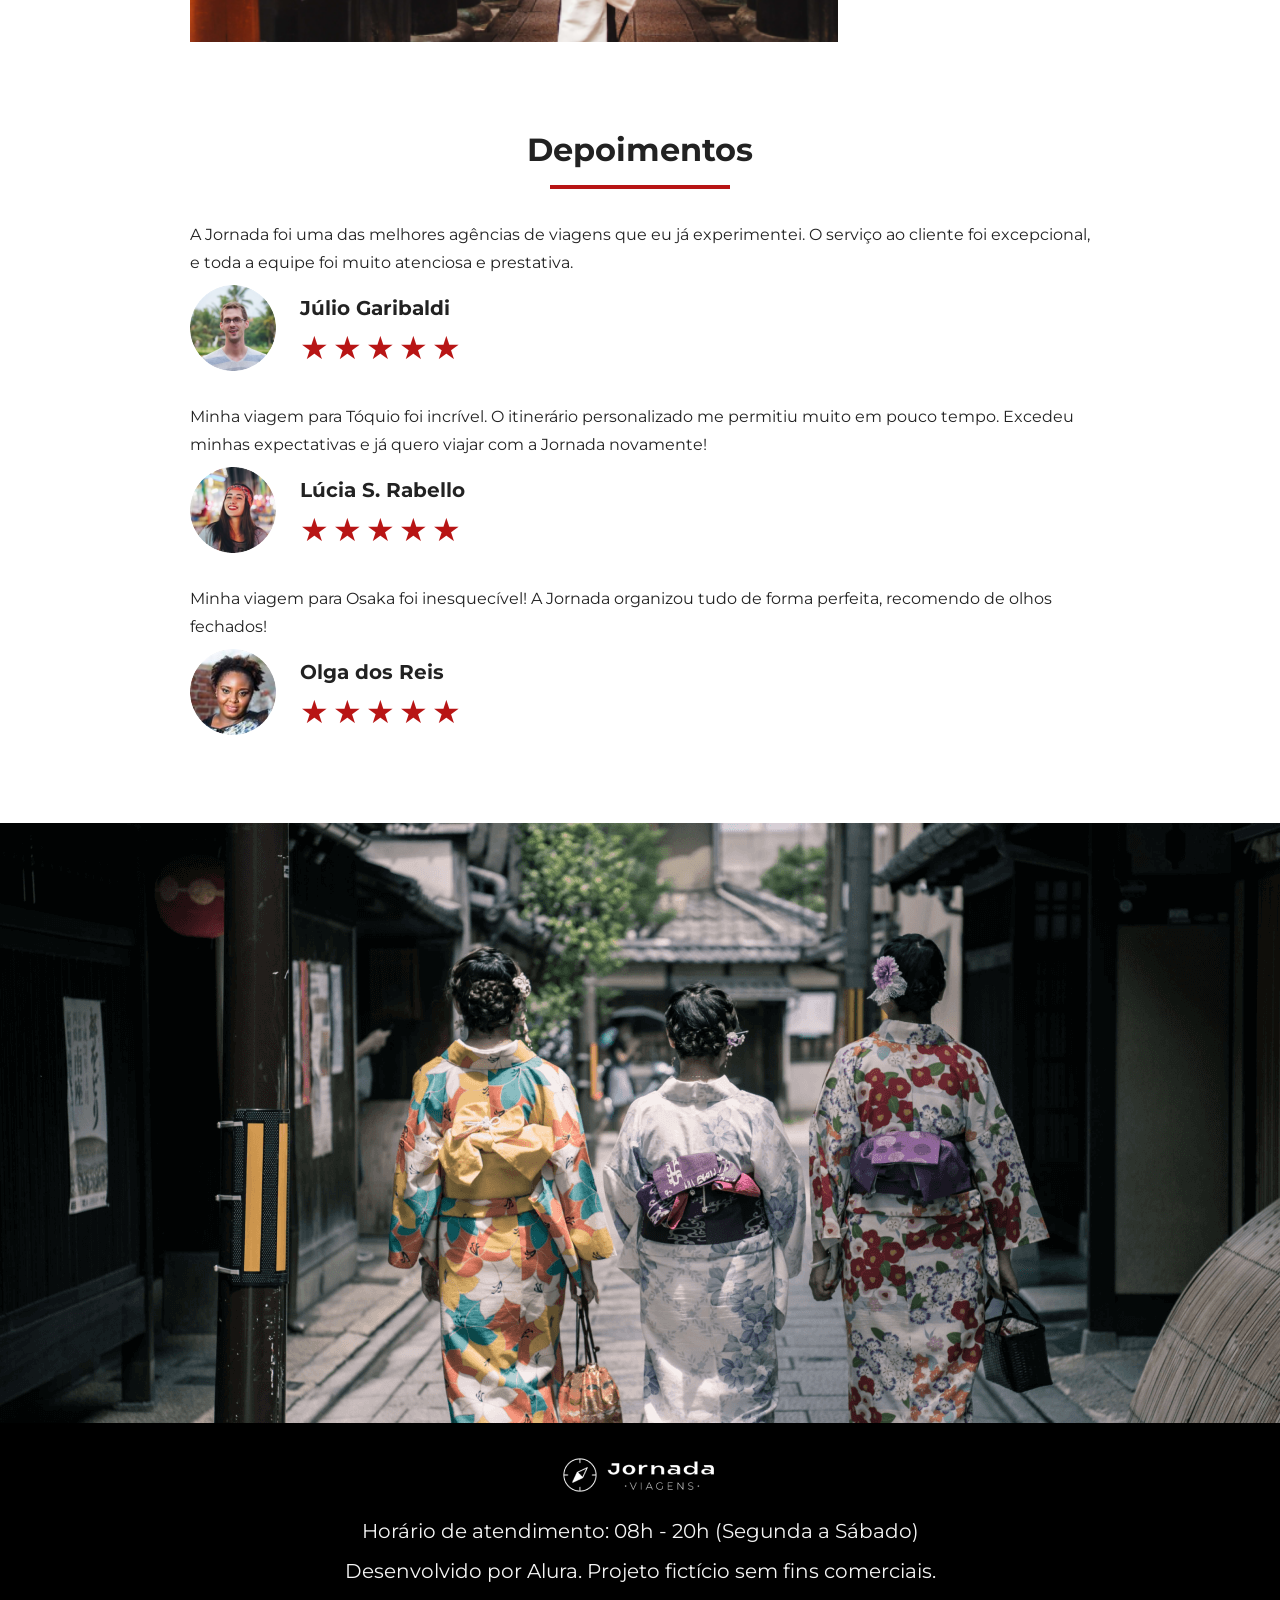
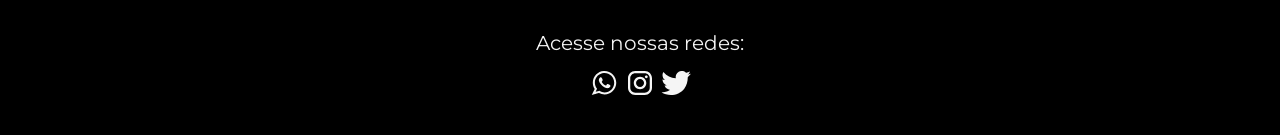
==== commit c0e019d2: "Finaliza pagina pacotes-de-viagem" ====
--- a/pacotes-de-viagem.html
+++ b/pacotes-de-viagem.html
@@ -3,9 +3,26 @@
     <head>
         <meta charset="UTF-8" />
         <meta name="viewport" content="width=device-width, initial-scale=1.0" />
+        <meta
+            name="description"
+            content="Jornada Viagens, uma agência apaixonada por criar viagens inesquecíveis"
+        />
+
+        <meta name="og:title" content="Jornada Viagens" />
+        <meta
+            name="og:description"
+            content="Jornada Viagens, uma agência apaixonada por criar viagens inesquecíveist"
+        />
+        <meta
+            name="og:image"
+            content="https://dougfani.github.io/jornada-viagens/img/logo-footer.png"
+        />
+        <meta name="og:type" content="website" />
+        <meta name="og:url" content="https://dougfani.github.io/jornada-viagens" />
+
         <link rel="icon" href="favico.svg" type="xml/svg" />
         <link rel="stylesheet" href="./css/style.css" />
-        <title>Pacotes de viagem</title>
+        <title>Jornada Viagens</title>
     </head>
     <body>
         <header class="main-header">
@@ -29,8 +46,8 @@
                         <li><a href="blog.html" target="_blank" title="Acessar Blog">Blog</a></li>
                         <li>
                             <a
-                                class="packages_clicked"
-                                href="#"
+                                class="active"
+                                href="pacotes-de-viagem.html"
                                 target="_blank"
                                 title="Acessar Pacotes de Viagem"
                                 >Pacotes de viagem</a
@@ -46,14 +63,16 @@
             </div>
         </header>
         <main>
-            <section class="hero">
-                <div class="hero-img TravelPackagesHero">
-                    <h1>Conheça o Japão!</h1>
-                    <hr />
-                    <p class="content-text">
-                        A Jornada possui o pacote perfeito para seu estilo e orçamento! Conheça as
-                        belas paisagens e a cultura milenar deste belo país!
-                    </p>
+            <section class="travel-packages hero">
+                <div class="hero-img">
+                    <div class="hero-content">
+                        <h1>Conheça o Japão!</h1>
+                        <hr />
+                        <p>
+                            A Jornada possui o pacote perfeito para seu estilo e orçamento! Conheça
+                            as belas paisagens e a cultura milenar deste belo país!
+                        </p>
+                    </div>
                 </div>
             </section>
             <section class="destinations tour-destinations">
@@ -104,7 +123,7 @@
                     </article>
                 </div>
             </section>
-            <section class="payments">
+            <section class="travel-packages payments">
                 <div class="section-title">
                     <h2>Pagamento</h2>
                     <hr />
@@ -117,14 +136,7 @@
                             Viaje pagando em até 12 parcelas no cartão, à vista no crédito com 5% de
                             desconto ou no Pix com 10% de desconto!
                         </p>
-                        <a
-                            href="#"
-                            class="button"
-                            target="_blank"
-                            title="Veja mais detalhes do destino Osaka"
-                            >Ver detalhes</a
-                        >
-                    </div>
+                </div>
                     <div class="image-gallery">
                         <div class="image japan first"></div>
                         <div class="image japan second"></div>
@@ -148,7 +160,7 @@
                         </header>
                         <footer>
                             <img
-                                src="img/avatar-julio.png"
+                                src="img/travel-packages/avatar-julio.png"
                                 alt="Imagem de perfil do cliente Júlio Garibaldi"
                             />
                             <div class="profile-content">
@@ -173,7 +185,7 @@
                         </header>
                         <footer>
                             <img
-                                src="img/avatar-lucia.png"
+                                src="img/travel-packages/avatar-lucia.png"
                                 alt="Imagem de perfil da cliente Lúcia S. Rabello"
                             />
                             <div class="profile-content">
@@ -197,7 +209,7 @@
                         </header>
                         <footer>
                             <img
-                                src="img/avatar-olga.png"
+                                src="img/travel-packages/avatar-olga.png"
                                 alt="Imagem de perfil da cliente Olga dos Reis"
                             />
                             <div class="profile-content">
@@ -214,7 +226,7 @@
                     </article>
                 </div>
             </section>
-            <section class="bottom-hero japan">
+            <section class="travel-packages bottom-hero">
                 <div class="hero-img"></div>
             </section>
         </main>
--- a/css/style.css
+++ b/css/style.css
@@ -7,4 +7,3 @@
 @import url(payments.css);
 @import url(testimonials.css);
 @import url(footer.css);
-@import url(packages.css);
